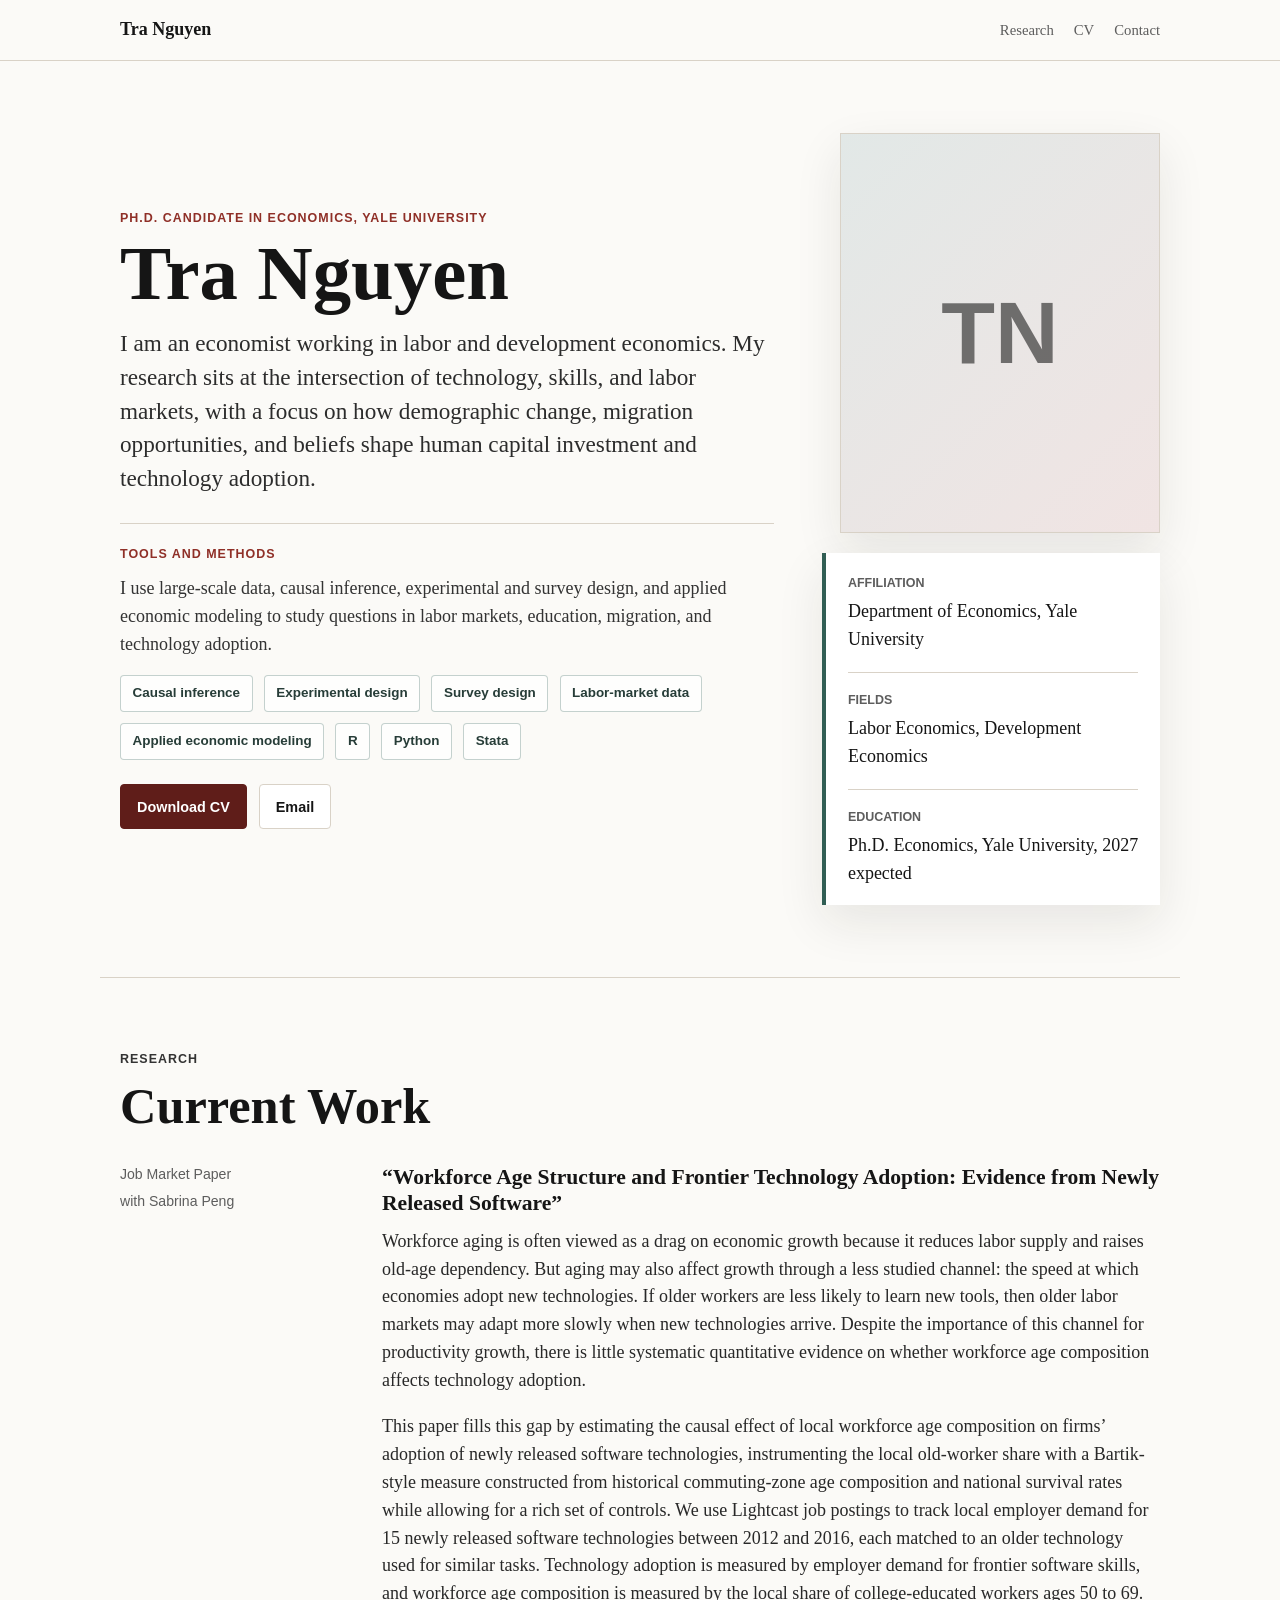
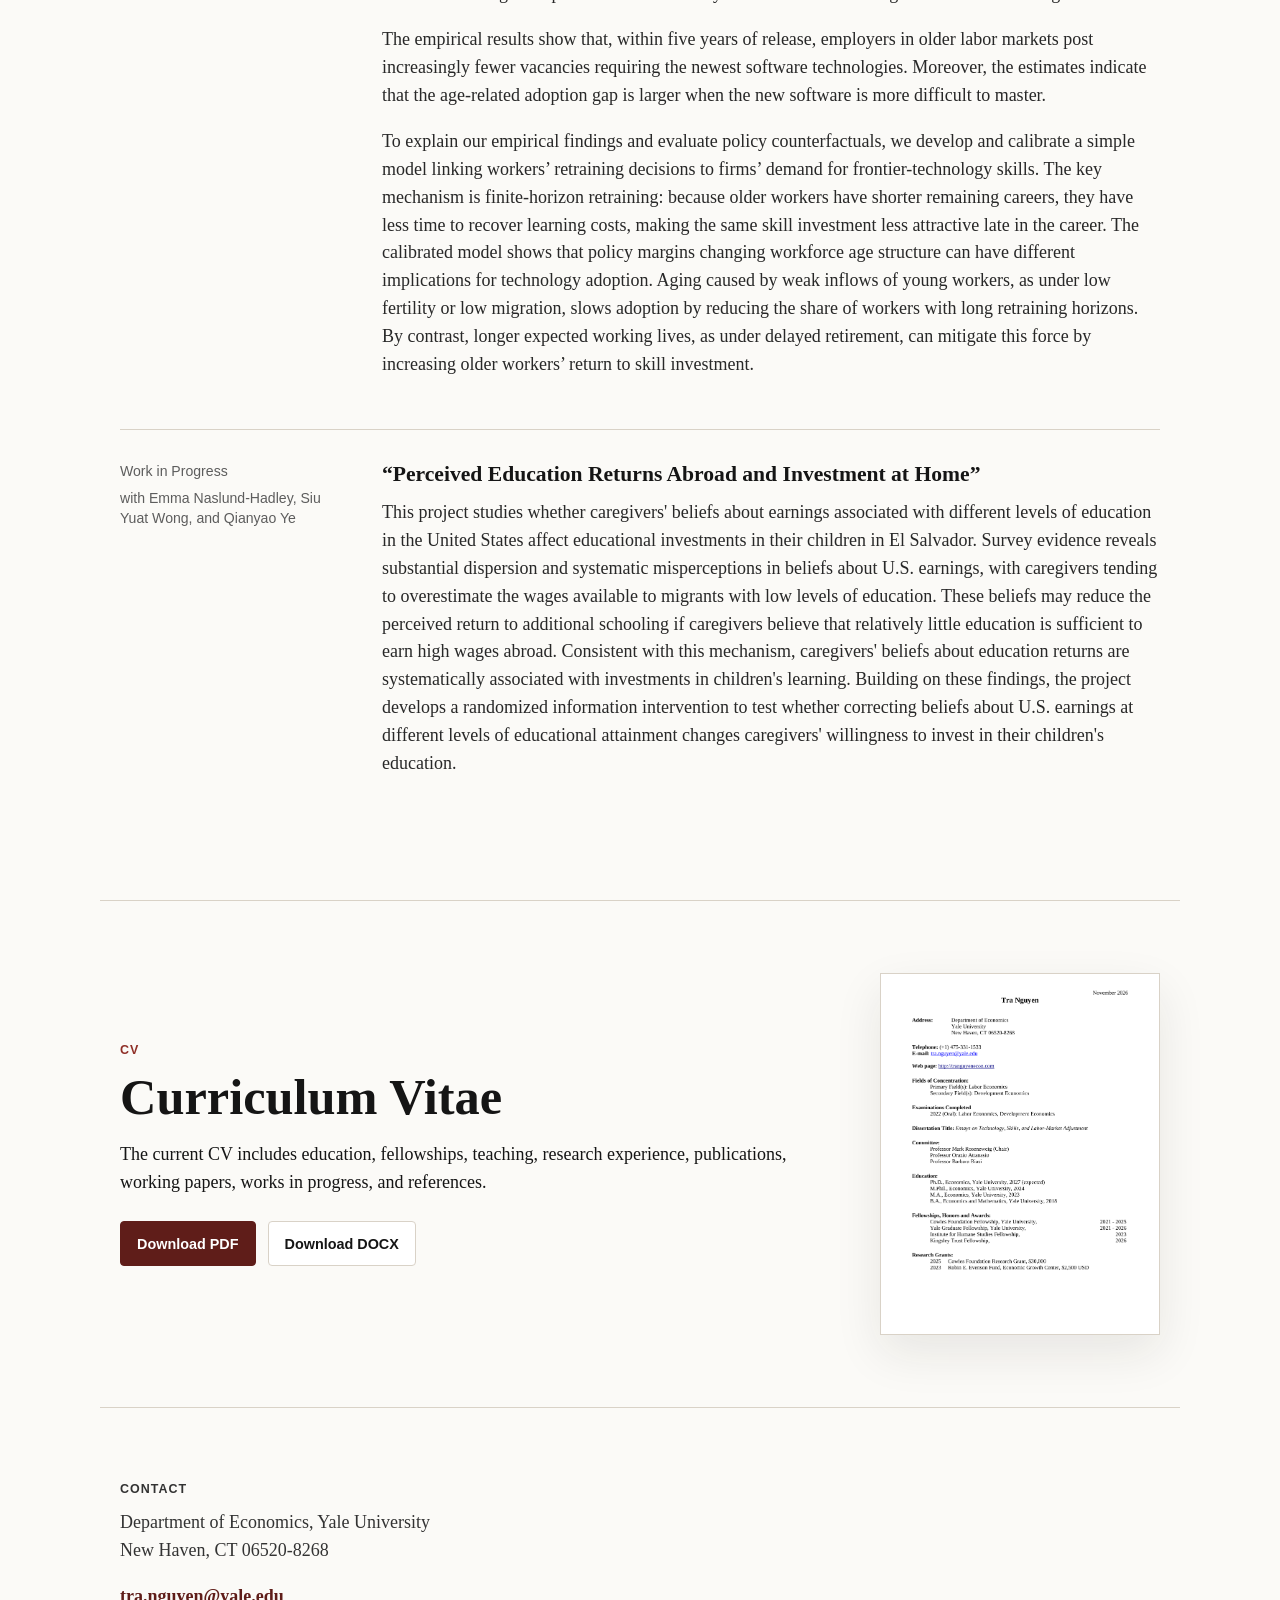
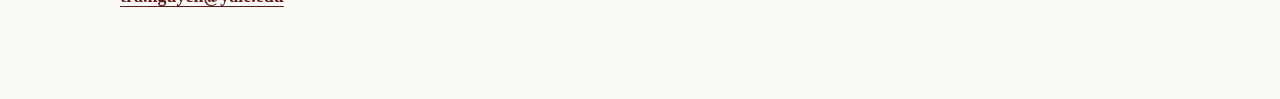
==== index.html @ a37a6535 "Update job market paper abstract" ====
<!doctype html>
<html lang="en">
  <head>
    <meta charset="utf-8">
    <meta name="viewport" content="width=device-width, initial-scale=1">
    <title>Tra Nguyen</title>
    <meta
      name="description"
      content="Tra Nguyen is a Ph.D. candidate in Economics at Yale University working in labor economics and development economics."
    >
    <link rel="stylesheet" href="styles.css">
  </head>
  <body>
    <header class="site-header">
      <a class="skip-link" href="#main">Skip to main content</a>
      <nav class="nav" aria-label="Main navigation">
        <a class="brand" href="#">Tra Nguyen</a>
        <div class="nav-links">
          <a href="#research">Research</a>
          <a href="#cv">CV</a>
          <a href="#contact">Contact</a>
        </div>
      </nav>
    </header>

    <main id="main">
      <section class="hero" aria-labelledby="intro-title">
        <div class="hero-text">
          <p class="eyebrow">Ph.D. Candidate in Economics, Yale University</p>
          <h1 id="intro-title">Tra Nguyen</h1>
          <p class="lead">
            I am an economist working in labor and development economics. My research sits at the
            intersection of technology, skills, and labor markets, with a focus on how demographic
            change, migration opportunities, and beliefs shape human capital investment and
            technology adoption.
          </p>
          <div class="hero-applied">
            <p class="eyebrow">Tools and Methods</p>
            <p>
              I use large-scale data, causal inference, experimental and survey design, and applied
              economic modeling to study questions in labor markets, education, migration, and
              technology adoption.
            </p>
            <div class="skill-list" aria-label="Methods and tools">
              <span>Causal inference</span>
              <span>Experimental design</span>
              <span>Survey design</span>
              <span>Labor-market data</span>
              <span>Applied economic modeling</span>
              <span>R</span>
              <span>Python</span>
              <span>Stata</span>
            </div>
          </div>
          <div class="actions" aria-label="Primary links">
            <a class="button primary" href="assets/Nguyen_Tra_CV.pdf">Download CV</a>
            <a class="button" href="mailto:tra.nguyen@yale.edu">Email</a>
          </div>
        </div>
        <div class="hero-aside">
          <figure class="photo-frame" aria-label="Portrait placeholder">
            <div class="photo-placeholder">TN</div>
          </figure>
          <aside class="profile-panel" aria-label="Profile details">
            <dl>
              <div>
                <dt>Affiliation</dt>
                <dd>Department of Economics, Yale University</dd>
              </div>
              <div>
                <dt>Fields</dt>
                <dd>Labor Economics, Development Economics</dd>
              </div>
              <div>
                <dt>Education</dt>
                <dd>Ph.D. Economics, Yale University, 2027 expected</dd>
              </div>
            </dl>
          </aside>
        </div>
      </section>

      <section class="section" id="research" aria-labelledby="research-title">
        <div class="section-heading">
          <p class="eyebrow">Research</p>
          <h2 id="research-title">Current Work</h2>
        </div>

        <article class="paper">
          <div class="paper-meta">
            <p>Job Market Paper</p>
            <p>with Sabrina Peng</p>
          </div>
          <div class="paper-body">
            <h3>&ldquo;Workforce Age Structure and Frontier Technology Adoption: Evidence from Newly Released Software&rdquo;</h3>
            <p>
              Workforce aging is often viewed as a drag on economic growth because it reduces
              labor supply and raises old-age dependency. But aging may also affect growth
              through a less studied channel: the speed at which economies adopt new technologies.
              If older workers are less likely to learn new tools, then older labor markets may
              adapt more slowly when new technologies arrive. Despite the importance of this
              channel for productivity growth, there is little systematic quantitative evidence on
              whether workforce age composition affects technology adoption.
            </p>
            <p>
              This paper fills this gap by estimating the causal effect of local workforce age
              composition on firms&rsquo; adoption of newly released software technologies,
              instrumenting the local old-worker share with a Bartik-style measure constructed
              from historical commuting-zone age composition and national survival rates while
              allowing for a rich set of controls. We use Lightcast job postings to track local
              employer demand for 15 newly released software technologies between 2012 and 2016,
              each matched to an older technology used for similar tasks. Technology adoption is
              measured by employer demand for frontier software skills, and workforce age
              composition is measured by the local share of college-educated workers ages 50 to 69.
            </p>
            <p>
              The empirical results show that, within five years of release, employers in older
              labor markets post increasingly fewer vacancies requiring the newest software
              technologies. Moreover, the estimates indicate that the age-related adoption gap is
              larger when the new software is more difficult to master.
            </p>
            <p>
              To explain our empirical findings and evaluate policy counterfactuals, we develop
              and calibrate a simple model linking workers&rsquo; retraining decisions to firms&rsquo;
              demand for frontier-technology skills. The key mechanism is finite-horizon
              retraining: because older workers have shorter remaining careers, they have less
              time to recover learning costs, making the same skill investment less attractive
              late in the career. The calibrated model shows that policy margins changing
              workforce age structure can have different implications for technology adoption.
              Aging caused by weak inflows of young workers, as under low fertility or low
              migration, slows adoption by reducing the share of workers with long retraining
              horizons. By contrast, longer expected working lives, as under delayed retirement,
              can mitigate this force by increasing older workers&rsquo; return to skill investment.
            </p>
          </div>
        </article>

        <article class="paper">
          <div class="paper-meta">
            <p>Work in Progress</p>
            <p>with Emma Naslund-Hadley, Siu Yuat Wong, and Qianyao Ye</p>
          </div>
          <div class="paper-body">
            <h3>&ldquo;Perceived Education Returns Abroad and Investment at Home&rdquo;</h3>
            <p>
              This project studies whether caregivers' beliefs about earnings associated with
              different levels of education in the United States affect educational investments in
              their children in El Salvador. Survey evidence reveals substantial dispersion and
              systematic misperceptions in beliefs about U.S. earnings, with caregivers tending to
              overestimate the wages available to migrants with low levels of education. These
              beliefs may reduce the perceived return to additional schooling if caregivers believe
              that relatively little education is sufficient to earn high wages abroad. Consistent
              with this mechanism, caregivers' beliefs about education returns are systematically
              associated with investments in children's learning. Building on these findings, the
              project develops a randomized information intervention to test whether correcting
              beliefs about U.S. earnings at different levels of educational attainment changes
              caregivers' willingness to invest in their children's education.
            </p>
          </div>
        </article>
      </section>

      <section class="section split" id="cv" aria-labelledby="cv-title">
        <div>
          <p class="eyebrow">CV</p>
          <h2 id="cv-title">Curriculum Vitae</h2>
          <p>
            The current CV includes education, fellowships, teaching, research experience,
            publications, working papers, works in progress, and references.
          </p>
          <div class="actions">
            <a class="button primary" href="assets/Nguyen_Tra_CV.pdf">Download PDF</a>
            <a class="button" href="assets/Nguyen_Tra_CV.docx">Download DOCX</a>
          </div>
        </div>
        <a class="cv-preview" href="assets/Nguyen_Tra_CV.pdf" aria-label="Open CV PDF">
          <img src="assets/cv-preview.png" alt="Preview of Tra Nguyen's CV">
        </a>
      </section>

      <section class="section contact" id="contact" aria-label="Contact">
        <p class="eyebrow">Contact</p>
        <p>
          Department of Economics, Yale University<br>
          New Haven, CT 06520-8268
        </p>
        <a class="email-link" href="mailto:tra.nguyen@yale.edu">tra.nguyen@yale.edu</a>
      </section>
    </main>
  </body>
</html>
---- styles.css ----
:root {
  color-scheme: light;
  --ink: #151515;
  --muted: #5d5d5d;
  --line: #d9d2c7;
  --paper: #fbfaf7;
  --panel: #ffffff;
  --accent: #8f2f27;
  --accent-strong: #5f1d19;
  --sage: #315e54;
  --shadow: 0 18px 45px rgba(38, 30, 24, 0.09);
  font-family: Georgia, "Times New Roman", serif;
}

* {
  box-sizing: border-box;
}

html {
  scroll-behavior: smooth;
}

body {
  margin: 0;
  background: var(--paper);
  color: var(--ink);
  font-size: 18px;
  line-height: 1.55;
}

a {
  color: inherit;
}

.skip-link {
  position: absolute;
  left: 1rem;
  top: -3rem;
  background: var(--ink);
  color: #fff;
  padding: 0.5rem 0.75rem;
  z-index: 10;
}

.skip-link:focus {
  top: 1rem;
}

.site-header {
  border-bottom: 1px solid var(--line);
  background: rgba(251, 250, 247, 0.92);
  position: sticky;
  top: 0;
  z-index: 5;
  backdrop-filter: blur(14px);
}

.nav {
  max-width: 1080px;
  margin: 0 auto;
  padding: 1rem 1.25rem;
  display: flex;
  align-items: center;
  justify-content: space-between;
  gap: 1rem;
}

.brand {
  font-weight: 700;
  text-decoration: none;
  letter-spacing: 0;
}

.nav-links {
  display: flex;
  align-items: center;
  gap: 1.25rem;
  font-size: 0.92rem;
  color: var(--muted);
}

.nav-links a {
  text-decoration: none;
}

.nav-links a:hover,
.nav-links a:focus-visible {
  color: var(--accent);
}

.hero,
.section {
  max-width: 1080px;
  margin: 0 auto;
  padding: 4.5rem 1.25rem;
}

.hero {
  min-height: 62vh;
  display: grid;
  grid-template-columns: minmax(0, 1.55fr) minmax(280px, 0.8fr);
  gap: 3rem;
  align-items: center;
}

.eyebrow {
  margin: 0 0 0.65rem;
  color: var(--accent);
  font-family: Arial, Helvetica, sans-serif;
  font-size: 0.78rem;
  font-weight: 700;
  letter-spacing: 0.08em;
  text-transform: uppercase;
}

h1,
h2,
h3,
p {
  margin-top: 0;
}

h1 {
  margin-bottom: 1rem;
  font-size: clamp(2.6rem, 6vw, 4.8rem);
  line-height: 0.95;
  letter-spacing: 0;
}

h2 {
  margin-bottom: 1.1rem;
  font-size: clamp(2rem, 4vw, 3.15rem);
  line-height: 1.05;
  letter-spacing: 0;
}

h3 {
  font-size: 1.35rem;
  line-height: 1.2;
  letter-spacing: 0;
}

.lead {
  max-width: 750px;
  color: #2c2c2c;
  font-size: clamp(1.16rem, 2vw, 1.45rem);
  line-height: 1.45;
}

.hero-applied {
  max-width: 790px;
  margin-top: 1.7rem;
  padding-top: 1.35rem;
  border-top: 1px solid var(--line);
}

.hero-applied p:not(.eyebrow) {
  margin-bottom: 1rem;
  color: #333;
}

.hero-applied .skill-list {
  max-width: 760px;
}

.actions {
  display: flex;
  flex-wrap: wrap;
  gap: 0.75rem;
  margin-top: 1.5rem;
}

.button {
  display: inline-flex;
  align-items: center;
  justify-content: center;
  min-height: 2.7rem;
  padding: 0.65rem 1rem;
  border: 1px solid var(--line);
  border-radius: 4px;
  background: var(--panel);
  color: var(--ink);
  font-family: Arial, Helvetica, sans-serif;
  font-size: 0.9rem;
  font-weight: 700;
  text-decoration: none;
}

.button.primary {
  border-color: var(--accent-strong);
  background: var(--accent-strong);
  color: #fff;
}

.button:hover,
.button:focus-visible {
  transform: translateY(-1px);
  box-shadow: 0 8px 22px rgba(32, 26, 20, 0.12);
}

.hero-aside {
  display: grid;
  gap: 1.25rem;
}

.photo-frame {
  margin: 0;
  width: min(100%, 320px);
  justify-self: end;
  aspect-ratio: 4 / 5;
  border: 1px solid var(--line);
  background:
    linear-gradient(135deg, rgba(49, 94, 84, 0.14), rgba(143, 47, 39, 0.13)),
    var(--panel);
  box-shadow: var(--shadow);
  overflow: hidden;
}

.photo-placeholder {
  width: 100%;
  height: 100%;
  display: grid;
  place-items: center;
  color: rgba(21, 21, 21, 0.58);
  font-family: Arial, Helvetica, sans-serif;
  font-size: clamp(3rem, 7vw, 5.5rem);
  font-weight: 700;
  letter-spacing: 0;
}

.profile-panel {
  border-left: 4px solid var(--sage);
  background: var(--panel);
  padding: 1.35rem 1.35rem 1.1rem;
  box-shadow: var(--shadow);
}

.profile-panel dl,
.profile-panel dd {
  margin: 0;
}

.profile-panel div + div {
  margin-top: 1.15rem;
  padding-top: 1.15rem;
  border-top: 1px solid var(--line);
}

.profile-panel dt {
  margin-bottom: 0.25rem;
  color: var(--muted);
  font-family: Arial, Helvetica, sans-serif;
  font-size: 0.78rem;
  font-weight: 700;
  text-transform: uppercase;
}

.section {
  border-top: 1px solid var(--line);
}

.section-heading {
  max-width: 680px;
  margin-bottom: 2rem;
}

.section-heading p {
  color: #333;
}

.skill-list {
  display: flex;
  flex-wrap: wrap;
  gap: 0.7rem;
  max-width: 920px;
}

.skill-list span {
  display: inline-flex;
  align-items: center;
  min-height: 2.2rem;
  padding: 0.45rem 0.72rem;
  border: 1px solid rgba(49, 94, 84, 0.28);
  border-radius: 4px;
  background: rgba(255, 255, 255, 0.72);
  color: #273d38;
  font-family: Arial, Helvetica, sans-serif;
  font-size: 0.84rem;
  font-weight: 700;
}

.paper {
  display: grid;
  grid-template-columns: 230px minmax(0, 1fr);
  gap: 2rem;
  padding: 2rem 0;
  border-top: 1px solid var(--line);
}

.paper:first-of-type {
  border-top: 0;
  padding-top: 0;
}

.paper-meta {
  color: var(--muted);
  font-family: Arial, Helvetica, sans-serif;
  font-size: 0.88rem;
  line-height: 1.4;
}

.paper-meta p {
  margin-bottom: 0.45rem;
}

.paper-body h3 {
  margin-bottom: 0.7rem;
}

.paper-body p {
  color: #282828;
}

.split {
  display: grid;
  grid-template-columns: minmax(0, 1fr) 280px;
  gap: 3rem;
  align-items: center;
}

.cv-preview {
  display: block;
  max-width: 280px;
  border: 1px solid var(--line);
  background: #fff;
  box-shadow: var(--shadow);
}

.cv-preview img {
  display: block;
  width: 100%;
  height: auto;
}

.contact p {
  color: #333;
}

.contact {
  padding-bottom: 5.5rem;
}

.email-link {
  color: var(--accent-strong);
  font-weight: 700;
  text-decoration-thickness: 1px;
  text-underline-offset: 0.2em;
}

@media (max-width: 760px) {
  body {
    font-size: 16px;
  }

  .nav {
    align-items: flex-start;
    flex-direction: column;
  }

  .nav-links {
    width: 100%;
    flex-wrap: wrap;
    gap: 0.9rem;
  }

  .hero,
  .section,
  .split,
  .paper {
    grid-template-columns: 1fr;
  }

  .hero,
  .section {
    padding: 3rem 1rem;
  }

  .paper {
    gap: 0.75rem;
  }

  .photo-frame {
    justify-self: start;
    max-width: 240px;
  }

  .cv-preview {
    max-width: 230px;
  }
}
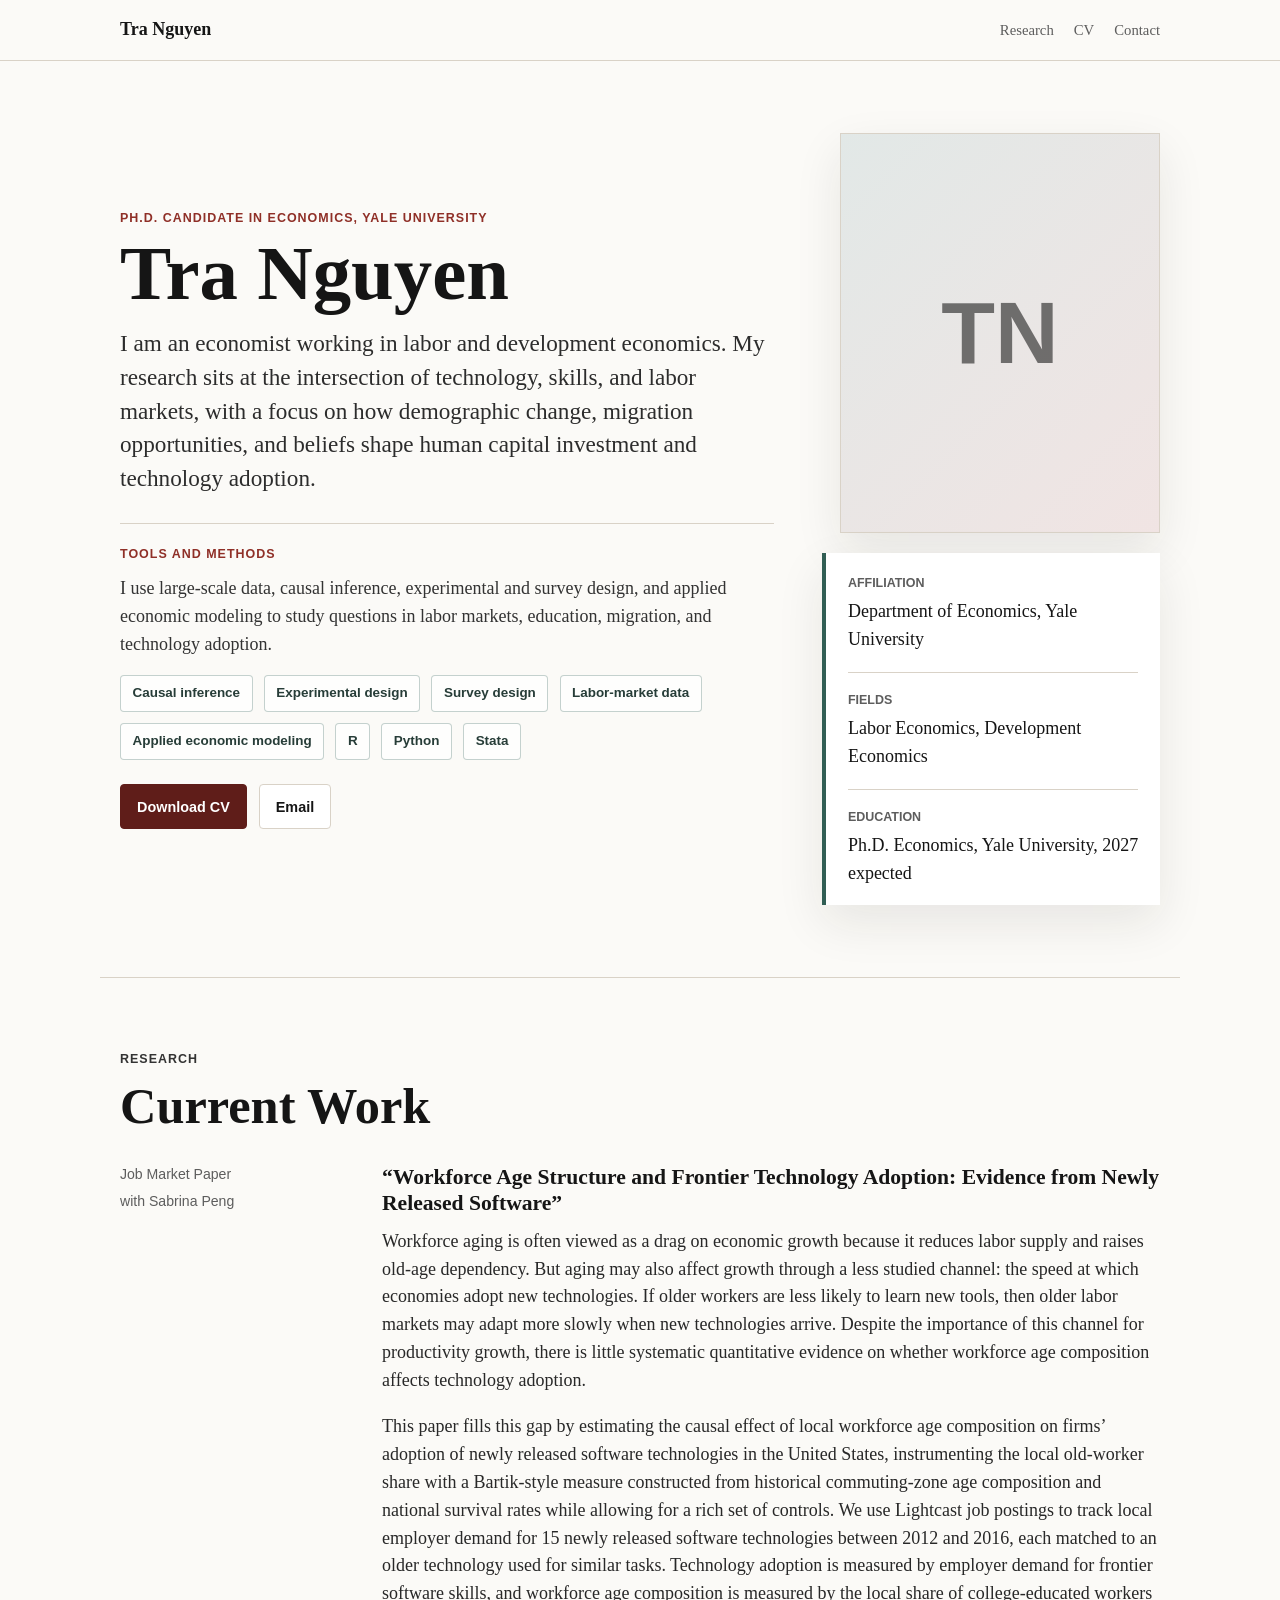
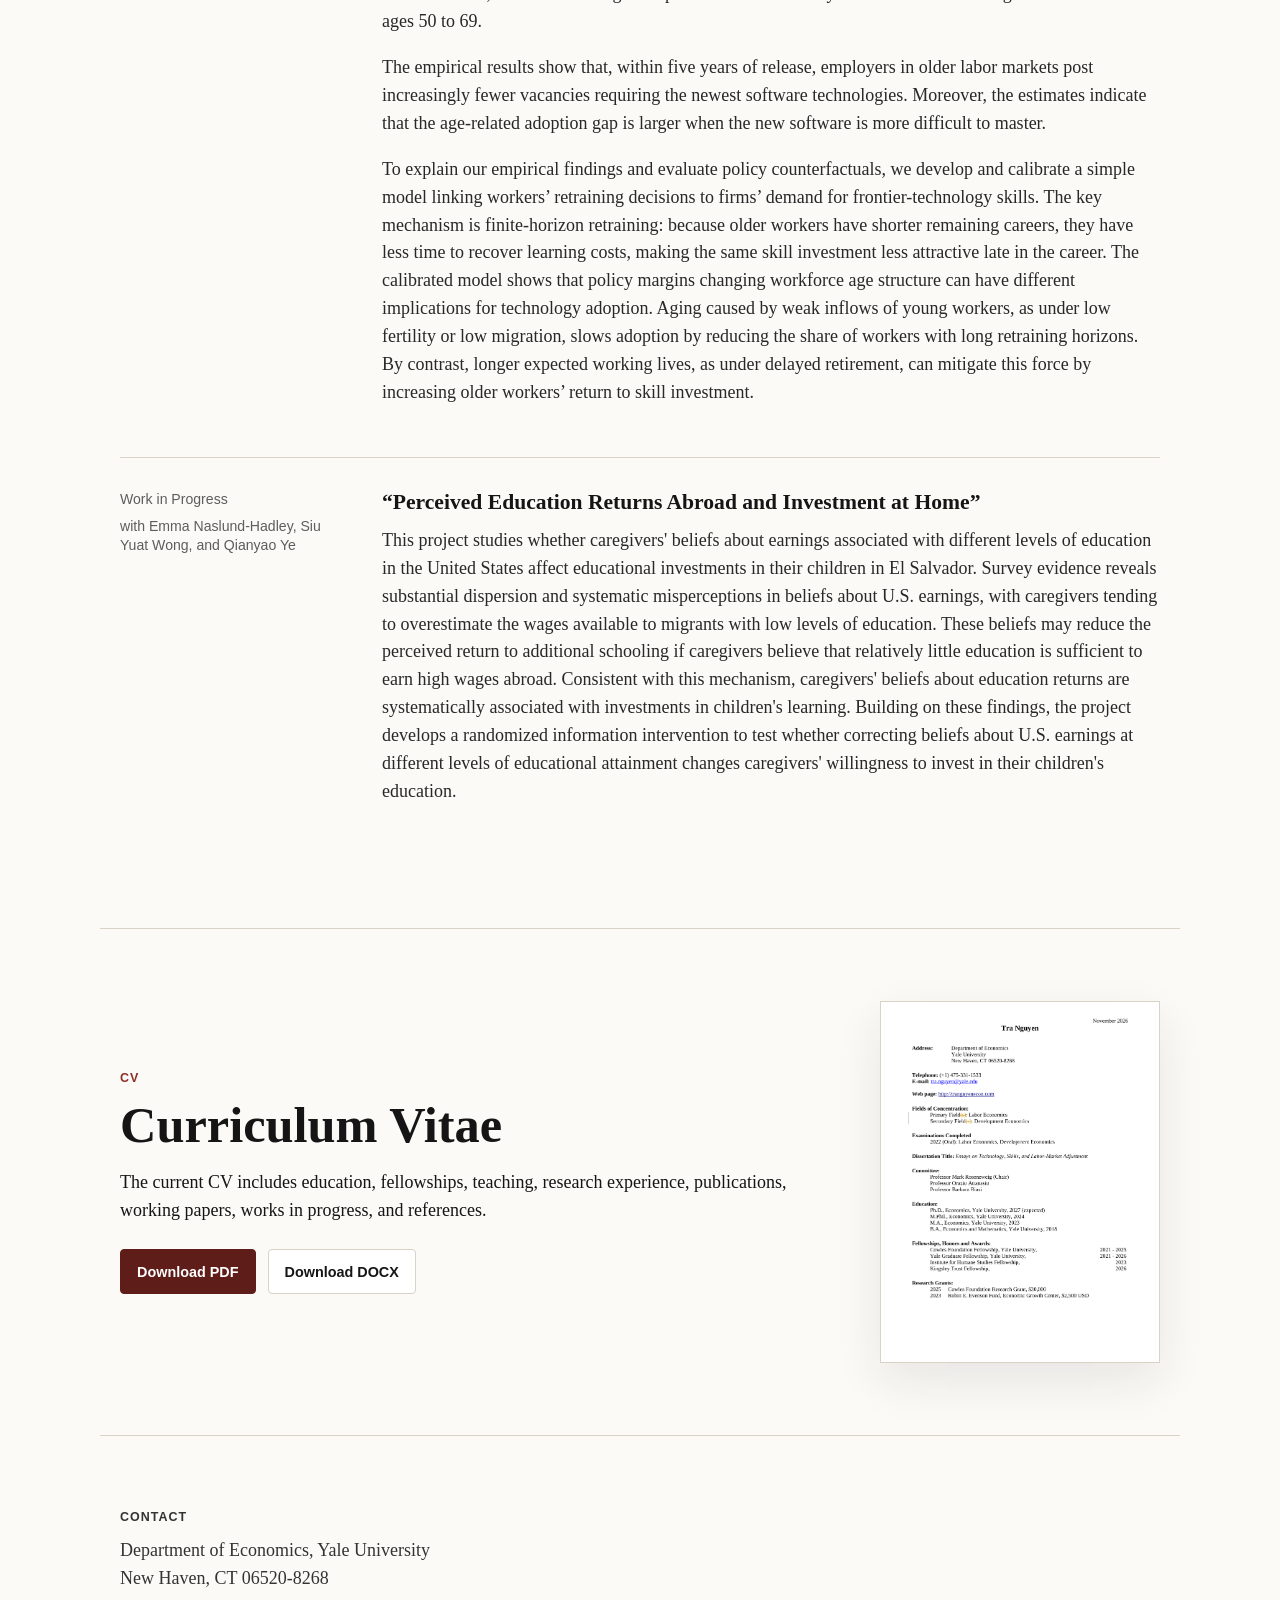
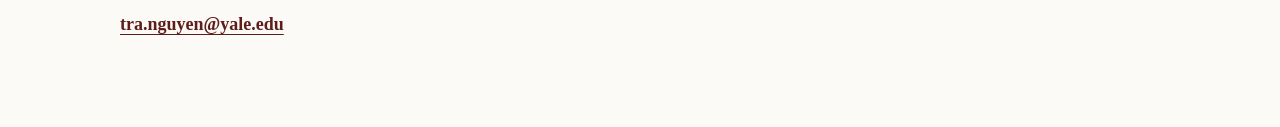
==== commit 79479bbc: "Address initial CV comments" ====
--- a/index.html
+++ b/index.html
@@ -104,7 +104,8 @@
             </p>
             <p>
               This paper fills this gap by estimating the causal effect of local workforce age
-              composition on firms&rsquo; adoption of newly released software technologies,
+              composition on firms&rsquo; adoption of newly released software technologies in the
+              United States,
               instrumenting the local old-worker share with a Bartik-style measure constructed
               from historical commuting-zone age composition and national survival rates while
               allowing for a rich set of controls. We use Lightcast job postings to track local
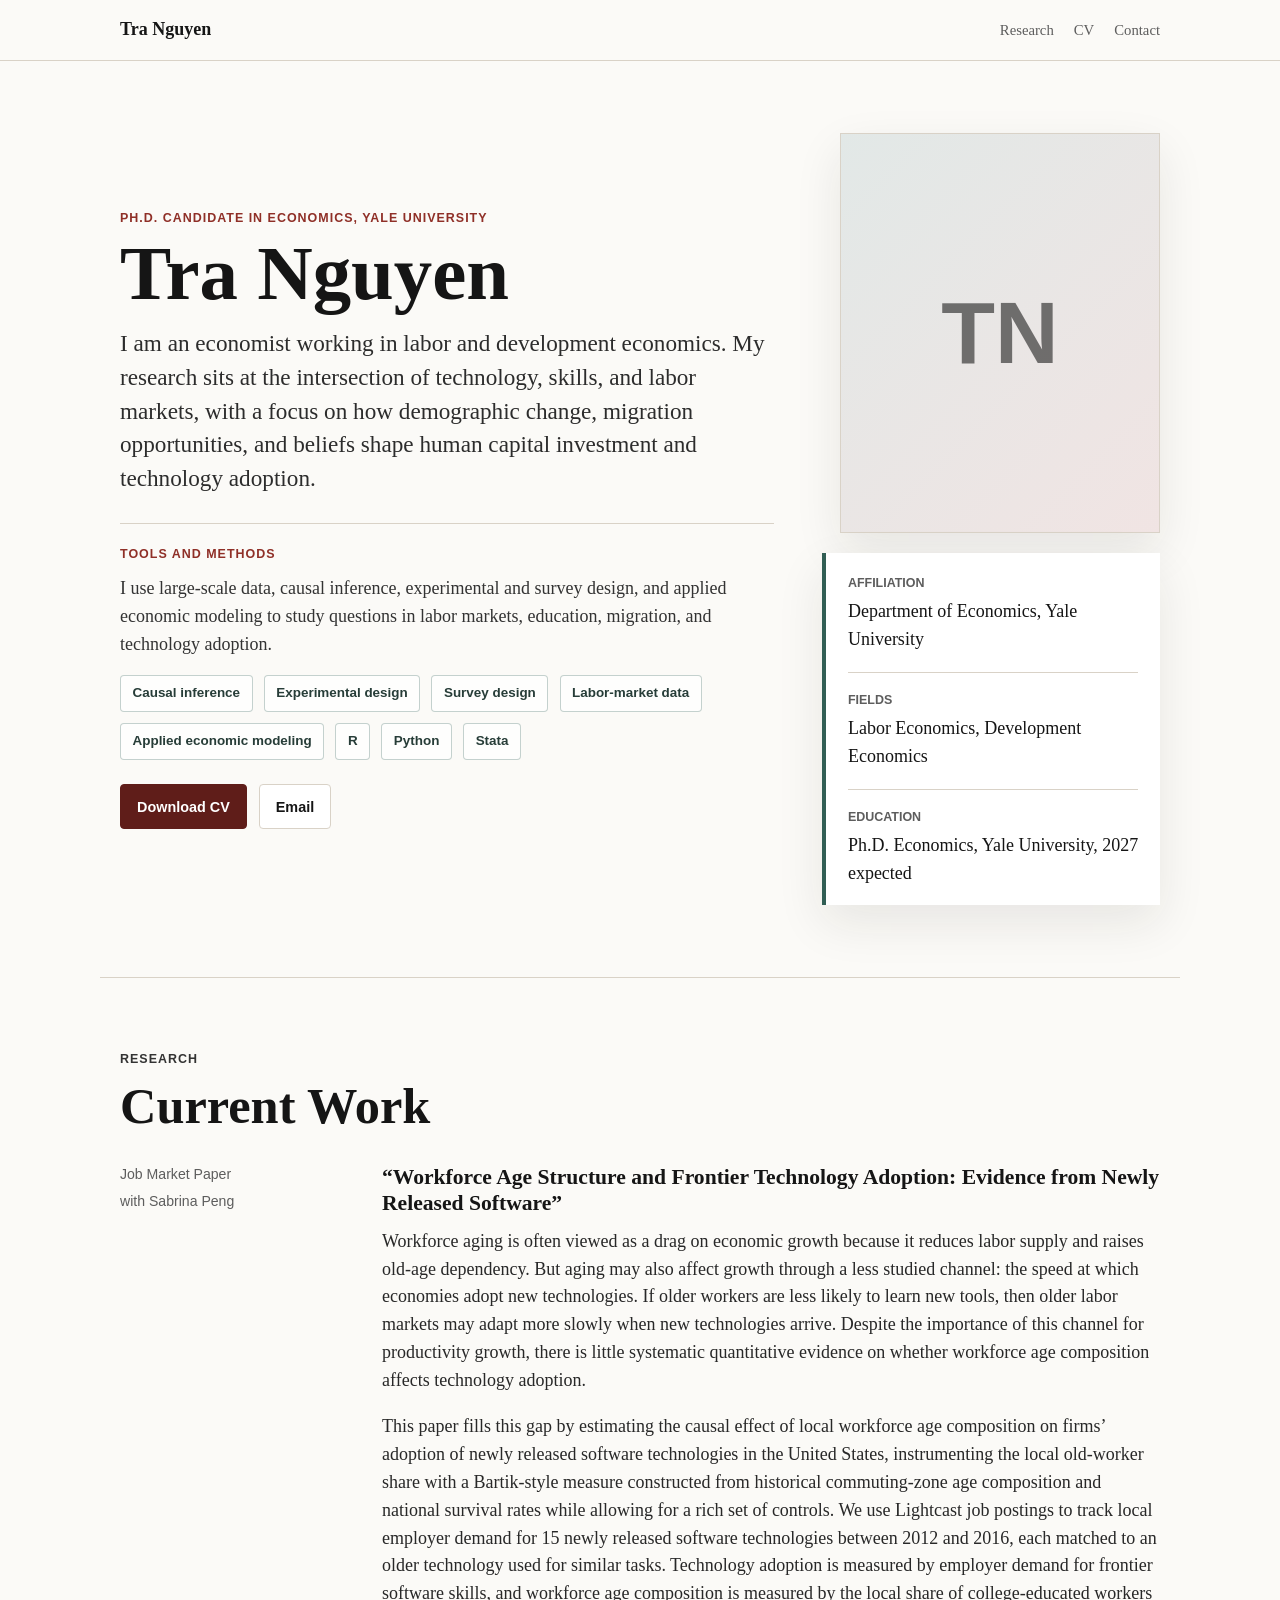
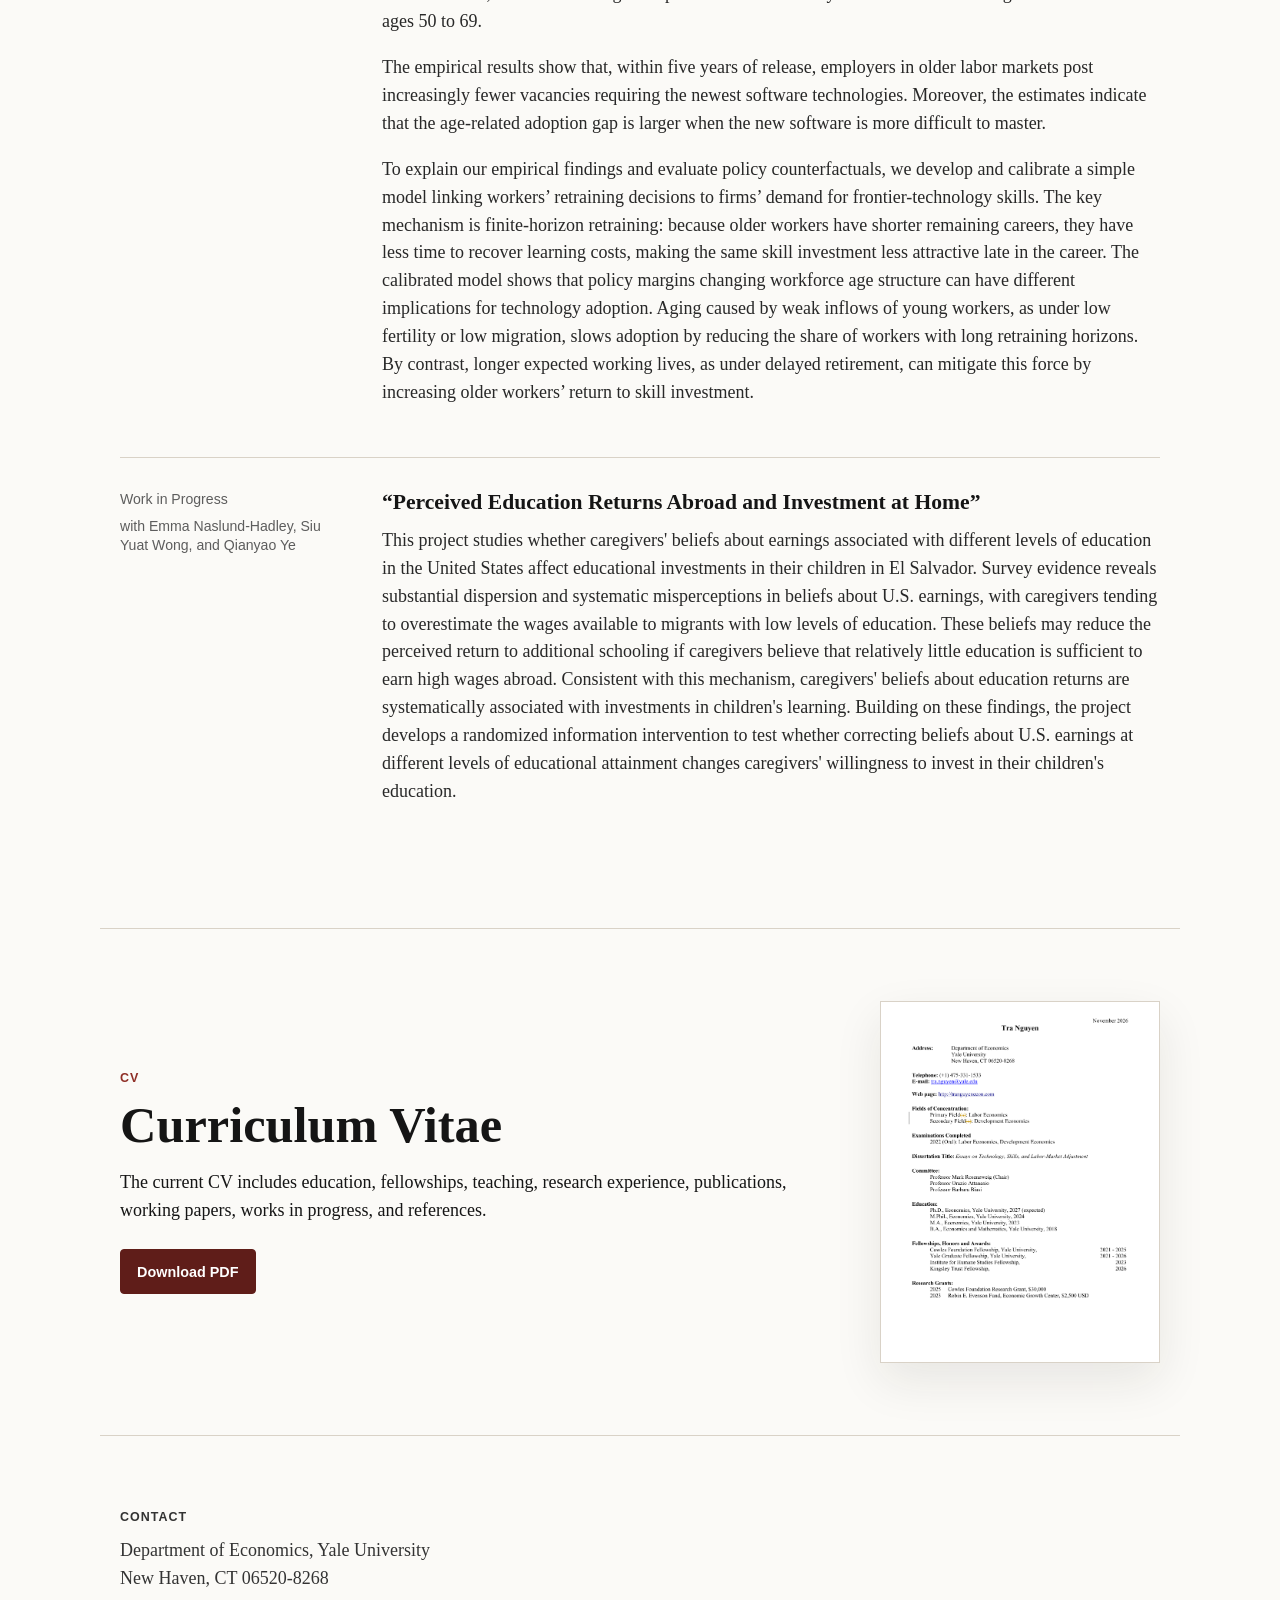
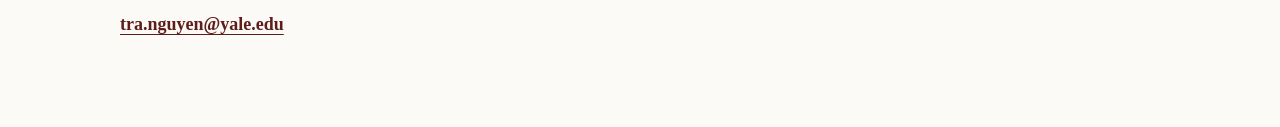
==== commit 82dd41cf: "Remove public DOCX CV download" ====
--- a/index.html
+++ b/index.html
@@ -171,7 +171,6 @@
           </p>
           <div class="actions">
             <a class="button primary" href="assets/Nguyen_Tra_CV.pdf">Download PDF</a>
-            <a class="button" href="assets/Nguyen_Tra_CV.docx">Download DOCX</a>
           </div>
         </div>
         <a class="cv-preview" href="assets/Nguyen_Tra_CV.pdf" aria-label="Open CV PDF">
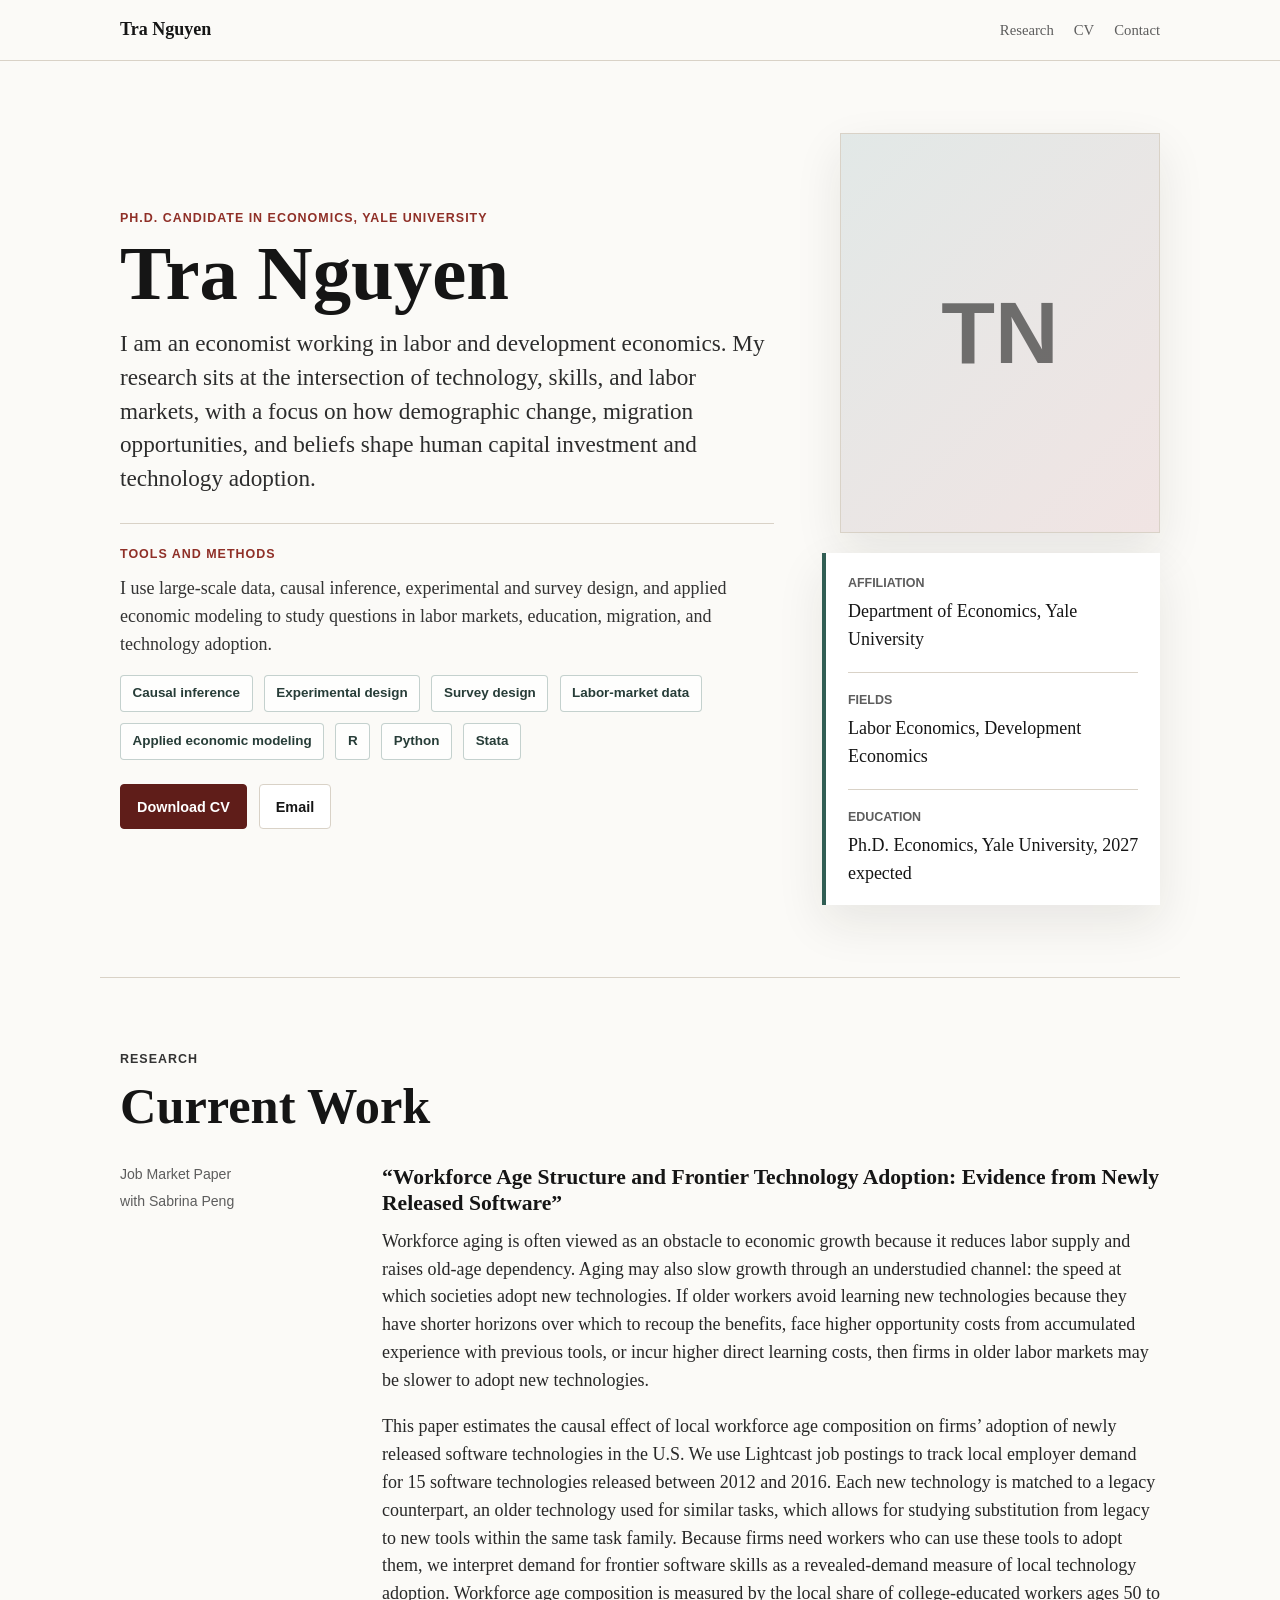
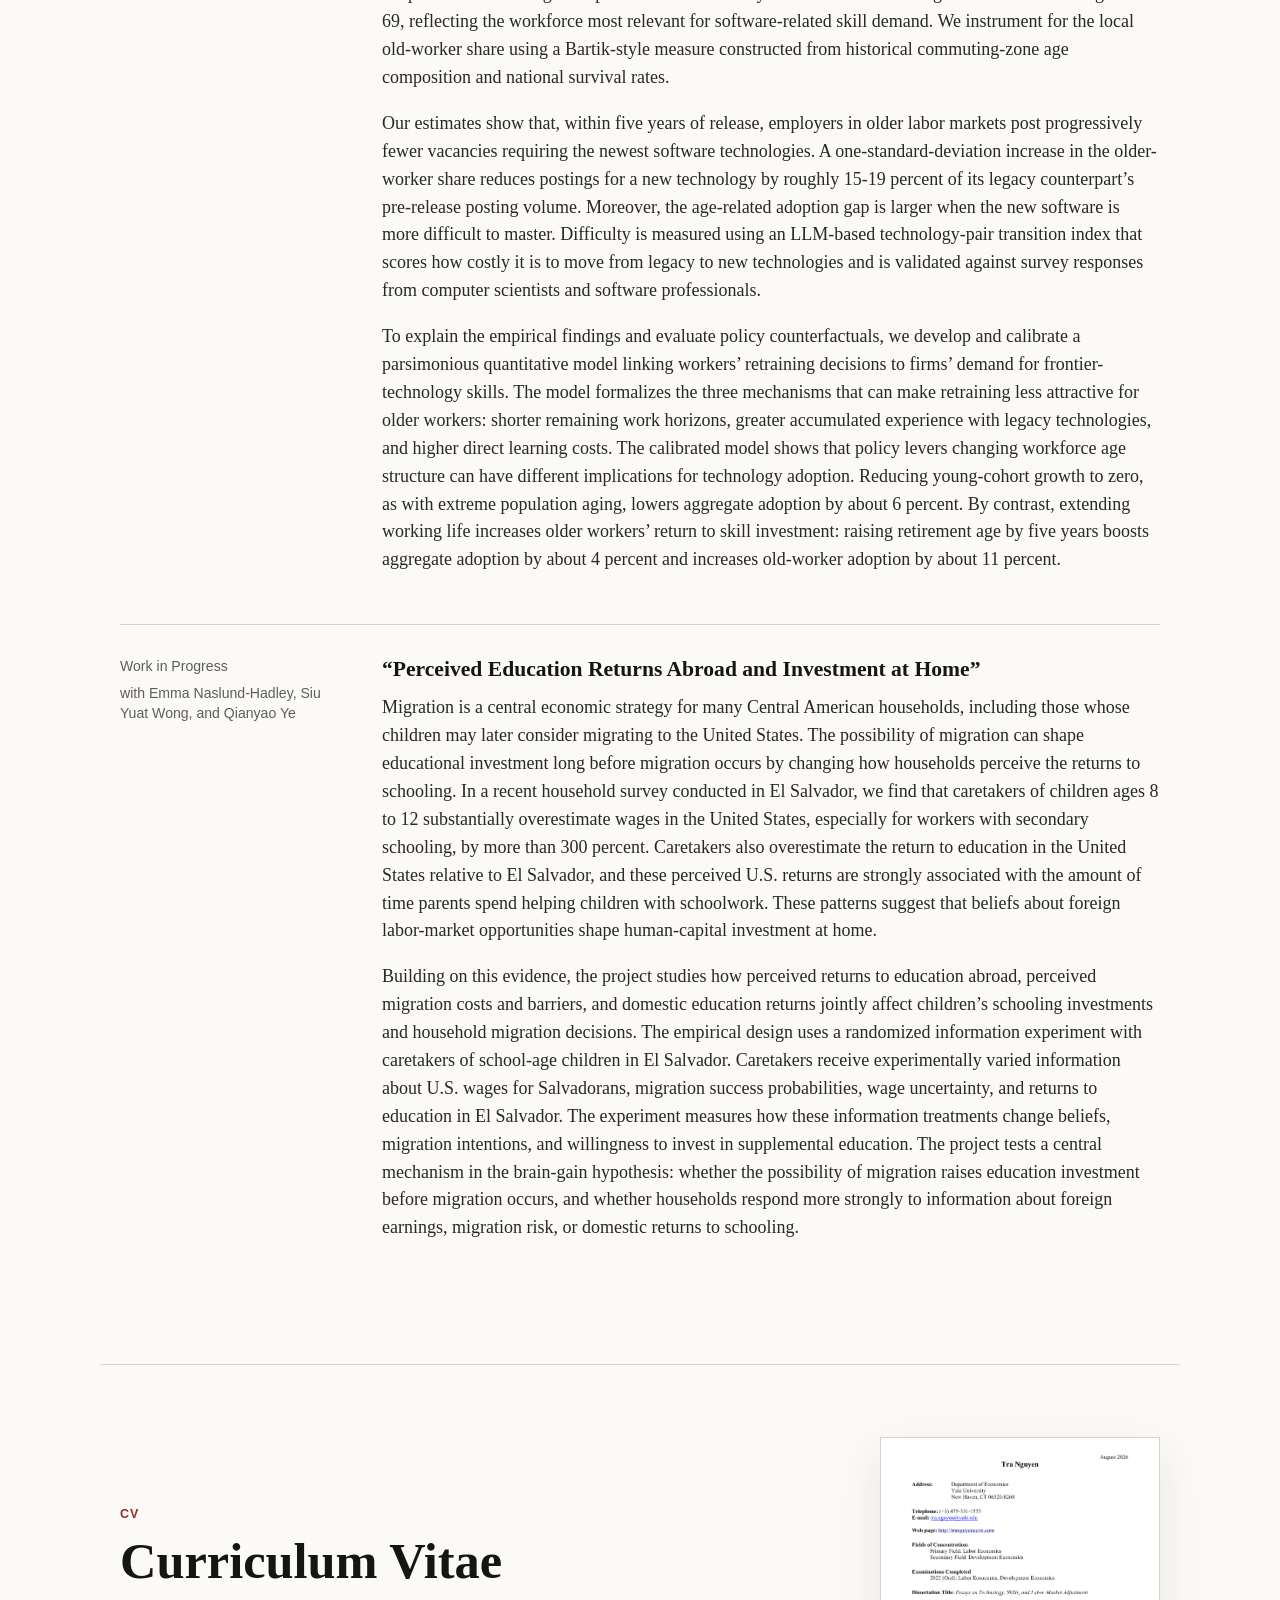
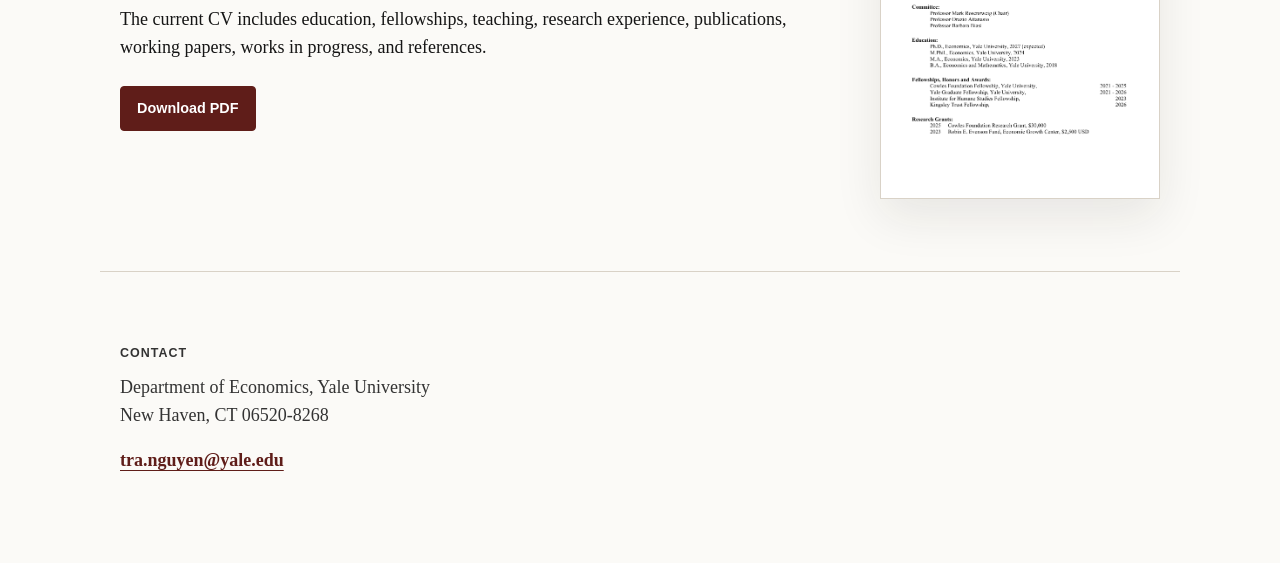
==== commit 7ee55849: "Update CV and research abstracts" ====
--- a/index.html
+++ b/index.html
@@ -94,44 +94,52 @@
           <div class="paper-body">
             <h3>&ldquo;Workforce Age Structure and Frontier Technology Adoption: Evidence from Newly Released Software&rdquo;</h3>
             <p>
-              Workforce aging is often viewed as a drag on economic growth because it reduces
-              labor supply and raises old-age dependency. But aging may also affect growth
-              through a less studied channel: the speed at which economies adopt new technologies.
-              If older workers are less likely to learn new tools, then older labor markets may
-              adapt more slowly when new technologies arrive. Despite the importance of this
-              channel for productivity growth, there is little systematic quantitative evidence on
-              whether workforce age composition affects technology adoption.
-            </p>
-            <p>
-              This paper fills this gap by estimating the causal effect of local workforce age
-              composition on firms&rsquo; adoption of newly released software technologies in the
-              United States,
-              instrumenting the local old-worker share with a Bartik-style measure constructed
-              from historical commuting-zone age composition and national survival rates while
-              allowing for a rich set of controls. We use Lightcast job postings to track local
-              employer demand for 15 newly released software technologies between 2012 and 2016,
-              each matched to an older technology used for similar tasks. Technology adoption is
-              measured by employer demand for frontier software skills, and workforce age
-              composition is measured by the local share of college-educated workers ages 50 to 69.
-            </p>
-            <p>
-              The empirical results show that, within five years of release, employers in older
-              labor markets post increasingly fewer vacancies requiring the newest software
-              technologies. Moreover, the estimates indicate that the age-related adoption gap is
-              larger when the new software is more difficult to master.
-            </p>
-            <p>
-              To explain our empirical findings and evaluate policy counterfactuals, we develop
-              and calibrate a simple model linking workers&rsquo; retraining decisions to firms&rsquo;
-              demand for frontier-technology skills. The key mechanism is finite-horizon
-              retraining: because older workers have shorter remaining careers, they have less
-              time to recover learning costs, making the same skill investment less attractive
-              late in the career. The calibrated model shows that policy margins changing
+              Workforce aging is often viewed as an obstacle to economic growth because it reduces
+              labor supply and raises old-age dependency. Aging may also slow growth through an
+              understudied channel: the speed at which societies adopt new technologies. If older
+              workers avoid learning new technologies because they have shorter horizons over which
+              to recoup the benefits, face higher opportunity costs from accumulated experience with
+              previous tools, or incur higher direct learning costs, then firms in older labor markets
+              may be slower to adopt new technologies.
+            </p>
+            <p>
+              This paper estimates the causal effect of local workforce age composition on firms&rsquo;
+              adoption of newly released software technologies in the U.S. We use Lightcast job
+              postings to track local employer demand for 15 software technologies released between
+              2012 and 2016. Each new technology is matched to a legacy counterpart, an older
+              technology used for similar tasks, which allows for studying substitution from legacy
+              to new tools within the same task family. Because firms need workers who can use
+              these tools to adopt them, we interpret demand for frontier software skills as a
+              revealed-demand measure of local technology adoption. Workforce age composition is
+              measured by the local share of college-educated workers ages 50 to 69, reflecting the
+              workforce most relevant for software-related skill demand. We instrument for the local
+              old-worker share using a Bartik-style measure constructed from historical
+              commuting-zone age composition and national survival rates.
+            </p>
+            <p>
+              Our estimates show that, within five years of release, employers in older labor
+              markets post progressively fewer vacancies requiring the newest software technologies.
+              A one-standard-deviation increase in the older-worker share reduces postings for a new
+              technology by roughly 15-19 percent of its legacy counterpart&rsquo;s pre-release posting
+              volume. Moreover, the age-related adoption gap is larger when the new software is more
+              difficult to master. Difficulty is measured using an LLM-based technology-pair
+              transition index that scores how costly it is to move from legacy to new technologies
+              and is validated against survey responses from computer scientists and software
+              professionals.
+            </p>
+            <p>
+              To explain the empirical findings and evaluate policy counterfactuals, we develop and
+              calibrate a parsimonious quantitative model linking workers&rsquo; retraining decisions to
+              firms&rsquo; demand for frontier-technology skills. The model formalizes the three
+              mechanisms that can make retraining less attractive for older workers: shorter
+              remaining work horizons, greater accumulated experience with legacy technologies, and
+              higher direct learning costs. The calibrated model shows that policy levers changing
               workforce age structure can have different implications for technology adoption.
-              Aging caused by weak inflows of young workers, as under low fertility or low
-              migration, slows adoption by reducing the share of workers with long retraining
-              horizons. By contrast, longer expected working lives, as under delayed retirement,
-              can mitigate this force by increasing older workers&rsquo; return to skill investment.
+              Reducing young-cohort growth to zero, as with extreme population aging, lowers
+              aggregate adoption by about 6 percent. By contrast, extending working life increases
+              older workers&rsquo; return to skill investment: raising retirement age by five years
+              boosts aggregate adoption by about 4 percent and increases old-worker adoption by
+              about 11 percent.
             </p>
           </div>
         </article>
@@ -144,18 +152,31 @@
           <div class="paper-body">
             <h3>&ldquo;Perceived Education Returns Abroad and Investment at Home&rdquo;</h3>
             <p>
-              This project studies whether caregivers' beliefs about earnings associated with
-              different levels of education in the United States affect educational investments in
-              their children in El Salvador. Survey evidence reveals substantial dispersion and
-              systematic misperceptions in beliefs about U.S. earnings, with caregivers tending to
-              overestimate the wages available to migrants with low levels of education. These
-              beliefs may reduce the perceived return to additional schooling if caregivers believe
-              that relatively little education is sufficient to earn high wages abroad. Consistent
-              with this mechanism, caregivers' beliefs about education returns are systematically
-              associated with investments in children's learning. Building on these findings, the
-              project develops a randomized information intervention to test whether correcting
-              beliefs about U.S. earnings at different levels of educational attainment changes
-              caregivers' willingness to invest in their children's education.
+              Migration is a central economic strategy for many Central American households,
+              including those whose children may later consider migrating to the United States. The
+              possibility of migration can shape educational investment long before migration occurs
+              by changing how households perceive the returns to schooling. In a recent household
+              survey conducted in El Salvador, we find that caretakers of children ages 8 to 12
+              substantially overestimate wages in the United States, especially for workers with
+              secondary schooling, by more than 300 percent. Caretakers also overestimate the return
+              to education in the United States relative to El Salvador, and these perceived U.S.
+              returns are strongly associated with the amount of time parents spend helping children
+              with schoolwork. These patterns suggest that beliefs about foreign labor-market
+              opportunities shape human-capital investment at home.
+            </p>
+            <p>
+              Building on this evidence, the project studies how perceived returns to education
+              abroad, perceived migration costs and barriers, and domestic education returns jointly
+              affect children&rsquo;s schooling investments and household migration decisions. The
+              empirical design uses a randomized information experiment with caretakers of
+              school-age children in El Salvador. Caretakers receive experimentally varied
+              information about U.S. wages for Salvadorans, migration success probabilities, wage
+              uncertainty, and returns to education in El Salvador. The experiment measures how
+              these information treatments change beliefs, migration intentions, and willingness to
+              invest in supplemental education. The project tests a central mechanism in the
+              brain-gain hypothesis: whether the possibility of migration raises education
+              investment before migration occurs, and whether households respond more strongly to
+              information about foreign earnings, migration risk, or domestic returns to schooling.
             </p>
           </div>
         </article>
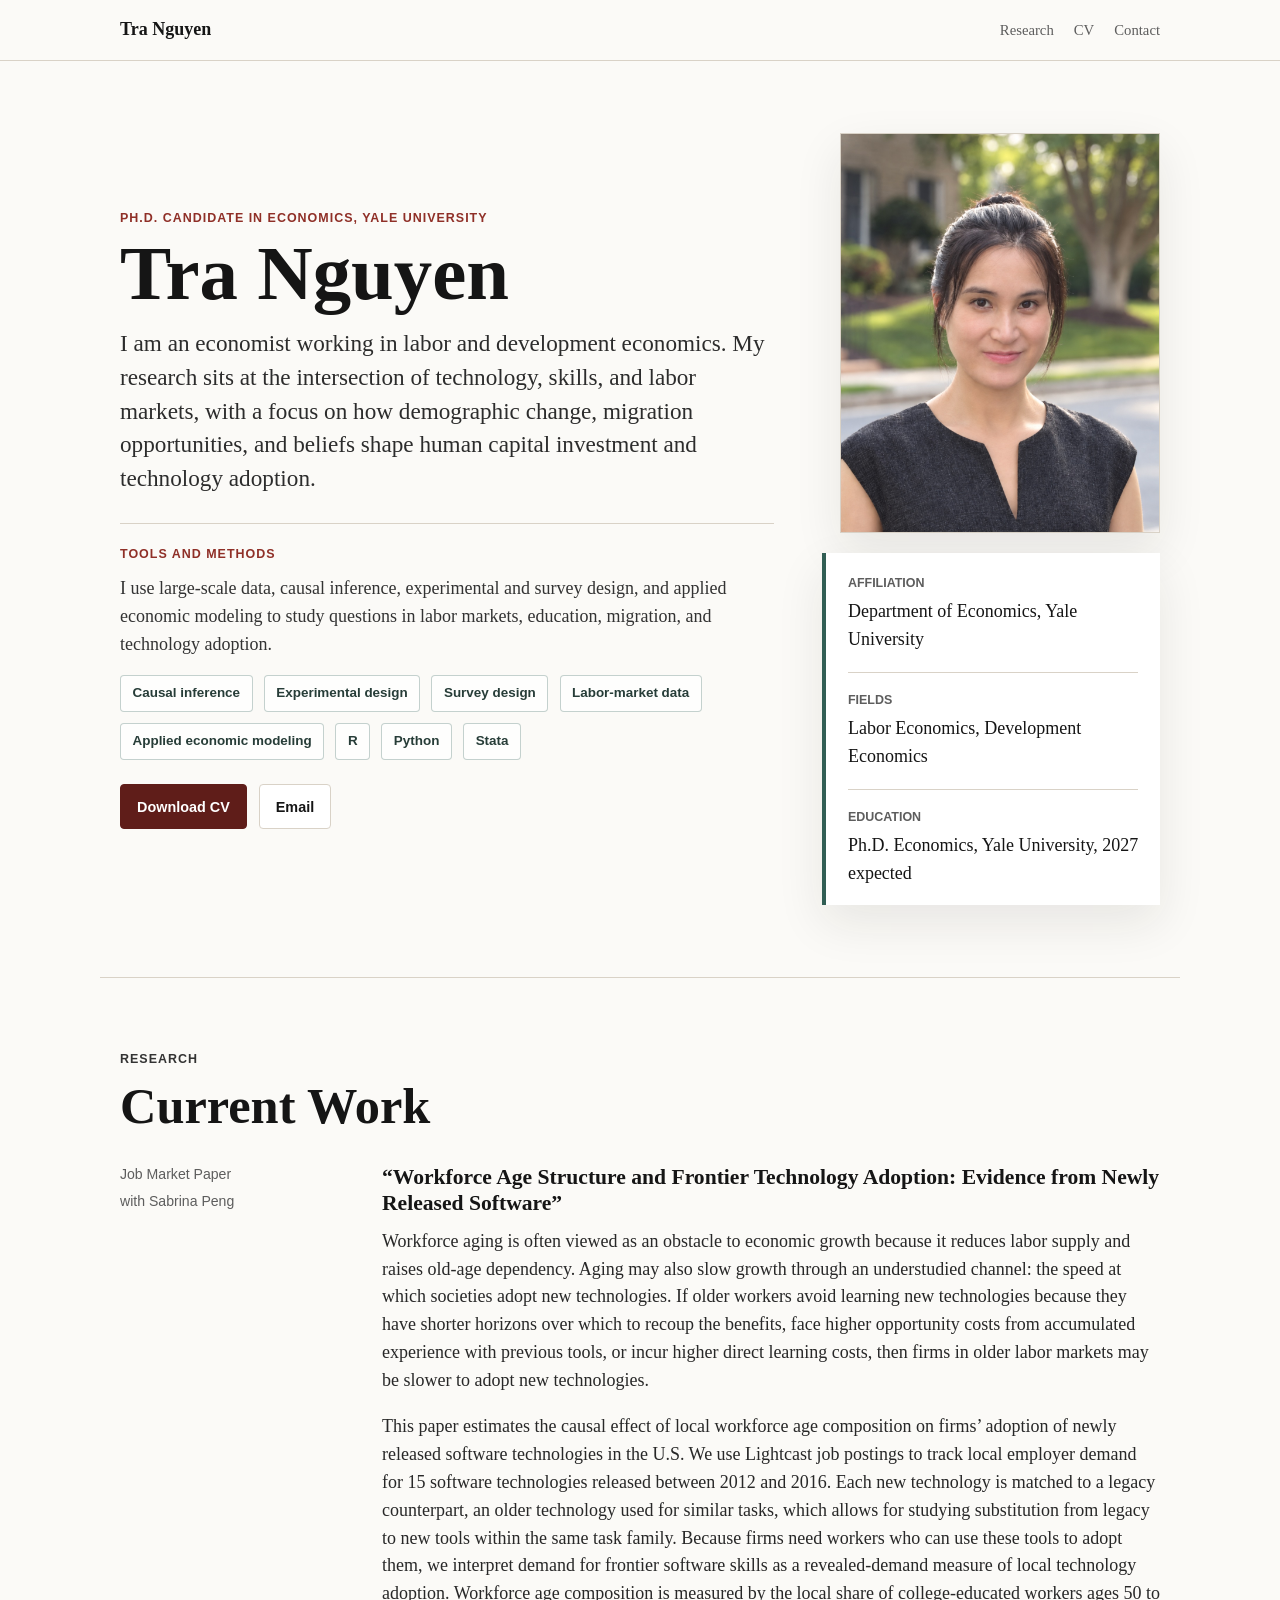
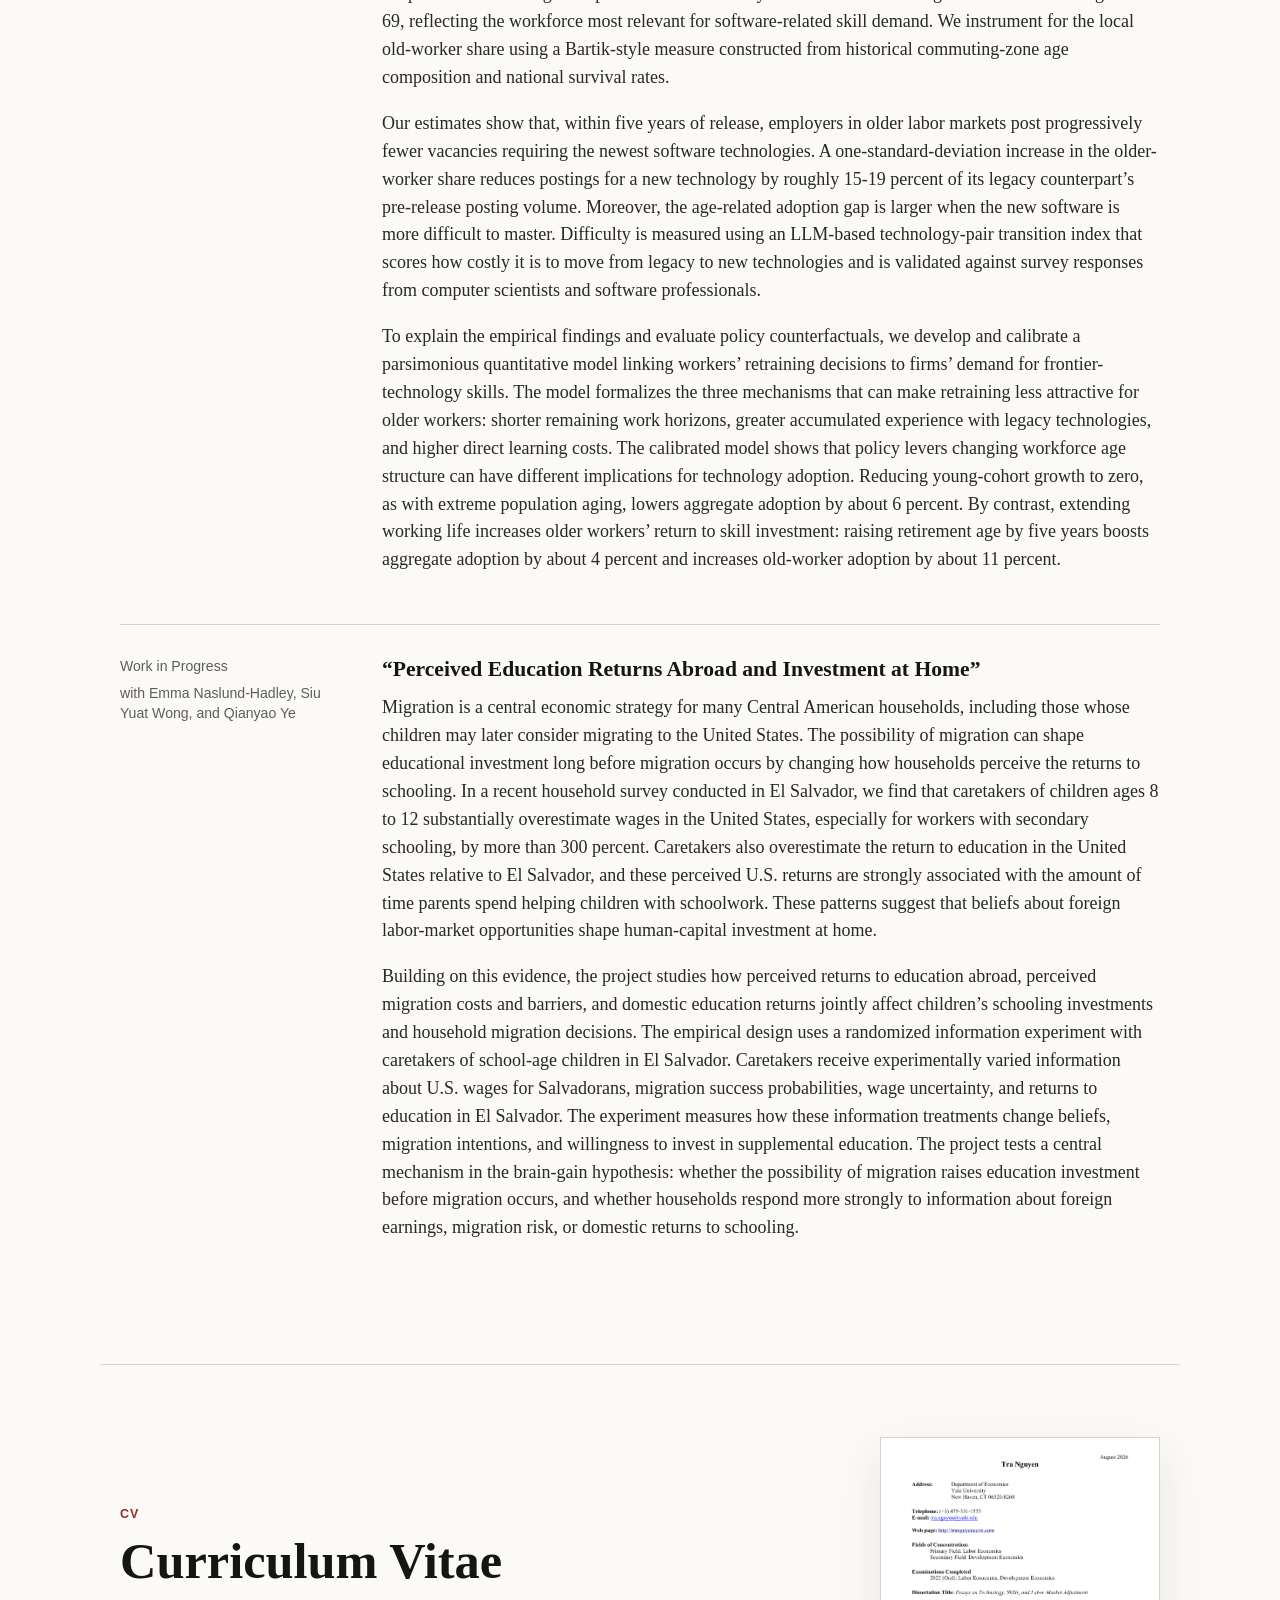
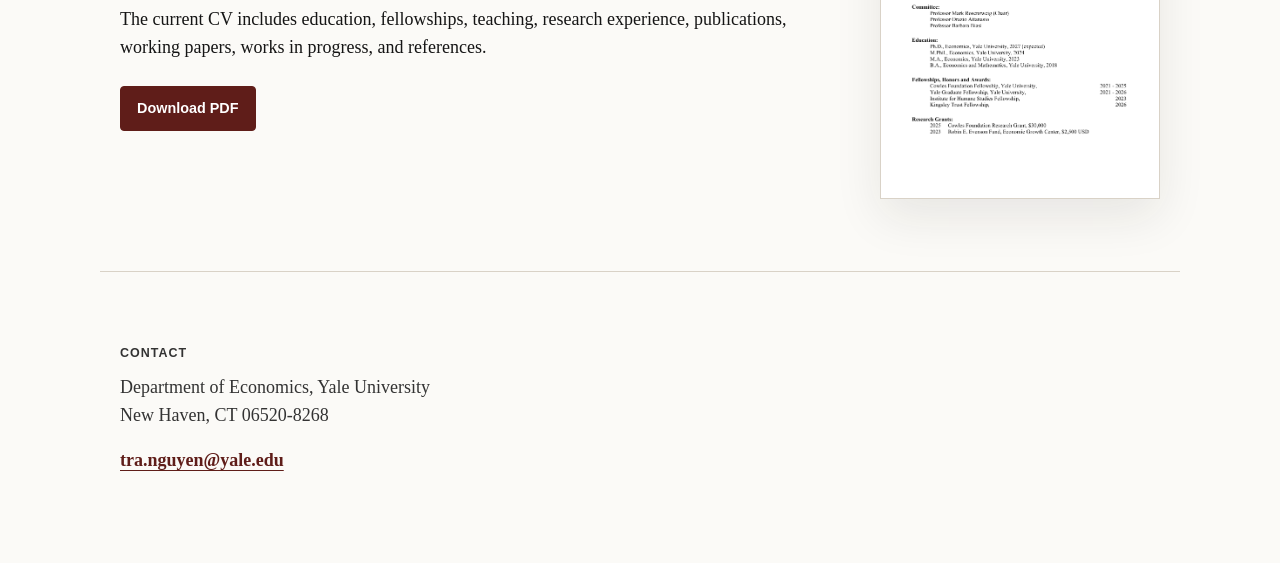
==== commit ec070fcd: "Replace portrait placeholder with retouched headshot" ====
--- a/index.html
+++ b/index.html
@@ -58,8 +58,8 @@
           </div>
         </div>
         <div class="hero-aside">
-          <figure class="photo-frame" aria-label="Portrait placeholder">
-            <div class="photo-placeholder">TN</div>
+          <figure class="photo-frame">
+            <img src="assets/tra-nguyen-headshot.jpg" alt="Portrait of Tra Nguyen" width="1086" height="1448" fetchpriority="high">
           </figure>
           <aside class="profile-panel" aria-label="Profile details">
             <dl>
--- a/styles.css
+++ b/styles.css
@@ -216,16 +216,12 @@
   overflow: hidden;
 }
 
-.photo-placeholder {
+.photo-frame img {
+  display: block;
   width: 100%;
   height: 100%;
-  display: grid;
-  place-items: center;
-  color: rgba(21, 21, 21, 0.58);
-  font-family: Arial, Helvetica, sans-serif;
-  font-size: clamp(3rem, 7vw, 5.5rem);
-  font-weight: 700;
-  letter-spacing: 0;
+  object-fit: cover;
+  object-position: center;
 }
 
 .profile-panel {
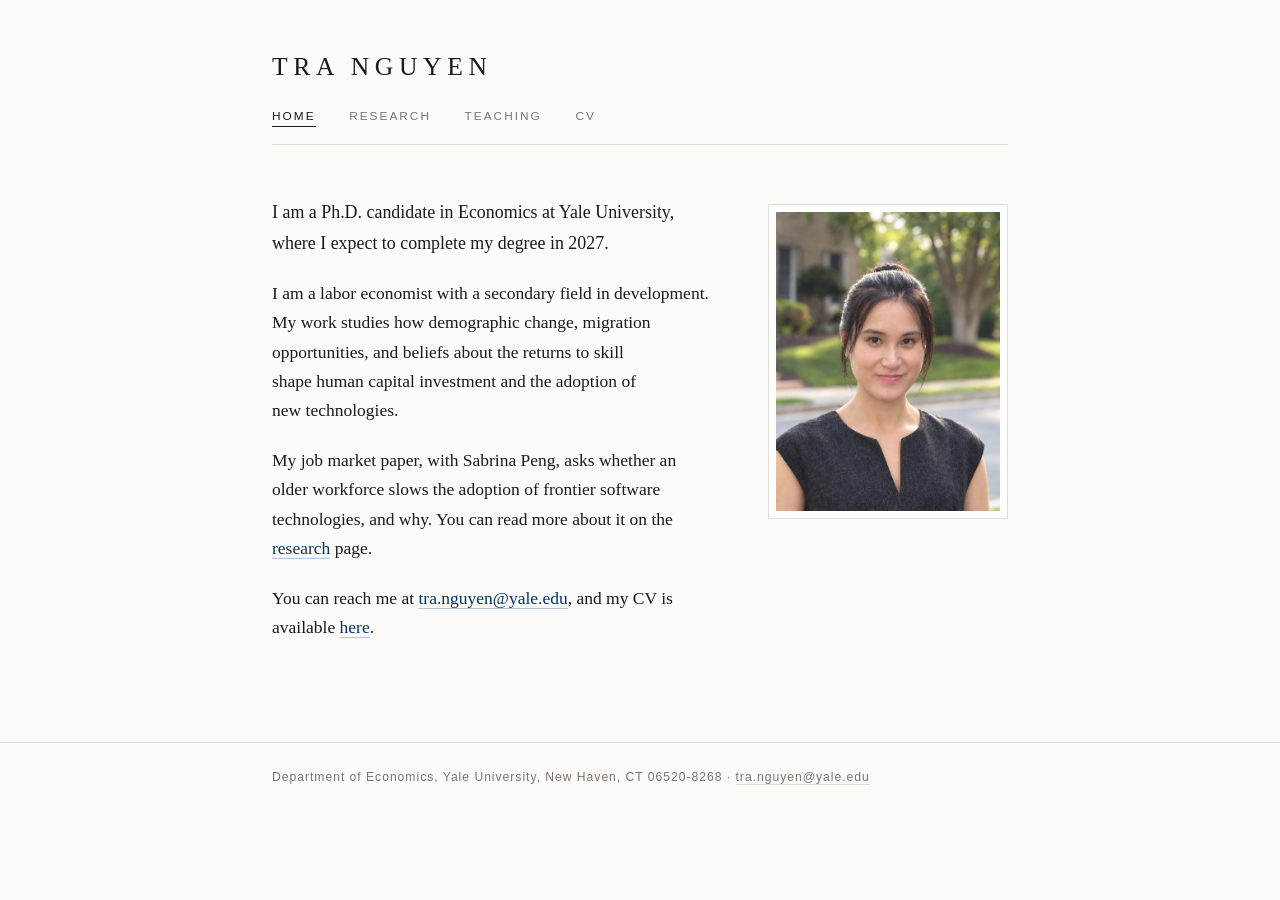
==== commit 81b3dcd2: "Redesign site: multi-page layout, updated JMP abstract and CV" ====
--- a/index.html
+++ b/index.html
@@ -8,205 +8,67 @@
       name="description"
       content="Tra Nguyen is a Ph.D. candidate in Economics at Yale University working in labor economics and development economics."
     >
-    <link rel="stylesheet" href="styles.css">
+    <link rel="stylesheet" href="styles.css?v=7">
   </head>
   <body>
+    <a class="skip-link" href="#main">Skip to main content</a>
+
     <header class="site-header">
-      <a class="skip-link" href="#main">Skip to main content</a>
-      <nav class="nav" aria-label="Main navigation">
-        <a class="brand" href="#">Tra Nguyen</a>
-        <div class="nav-links">
-          <a href="#research">Research</a>
-          <a href="#cv">CV</a>
-          <a href="#contact">Contact</a>
-        </div>
-      </nav>
+      <div class="wrap">
+        <a class="brand" href="index.html">Tra Nguyen</a>
+        <nav class="site-nav" aria-label="Main navigation">
+          <ul class="nav-links">
+            <li><a href="index.html" aria-current="page">Home</a></li>
+            <li><a href="research.html">Research</a></li>
+            <li><a href="teaching.html">Teaching</a></li>
+            <li><a href="assets/Nguyen_Tra_CV.pdf">CV</a></li>
+          </ul>
+        </nav>
+      </div>
     </header>
 
-    <main id="main">
-      <section class="hero" aria-labelledby="intro-title">
-        <div class="hero-text">
-          <p class="eyebrow">Ph.D. Candidate in Economics, Yale University</p>
-          <h1 id="intro-title">Tra Nguyen</h1>
-          <p class="lead">
-            I am an economist working in labor and development economics. My research sits at the
-            intersection of technology, skills, and labor markets, with a focus on how demographic
-            change, migration opportunities, and beliefs shape human capital investment and
-            technology adoption.
+    <main id="main" class="wrap">
+      <h1 class="sr-only">Home</h1>
+      <div class="home">
+        <div class="prose">
+          <p class="lede">
+            I am a Ph.D. candidate in Economics at Yale University, where I expect to complete my
+            degree in 2027.
           </p>
-          <div class="hero-applied">
-            <p class="eyebrow">Tools and Methods</p>
-            <p>
-              I use large-scale data, causal inference, experimental and survey design, and applied
-              economic modeling to study questions in labor markets, education, migration, and
-              technology adoption.
-            </p>
-            <div class="skill-list" aria-label="Methods and tools">
-              <span>Causal inference</span>
-              <span>Experimental design</span>
-              <span>Survey design</span>
-              <span>Labor-market data</span>
-              <span>Applied economic modeling</span>
-              <span>R</span>
-              <span>Python</span>
-              <span>Stata</span>
-            </div>
-          </div>
-          <div class="actions" aria-label="Primary links">
-            <a class="button primary" href="assets/Nguyen_Tra_CV.pdf">Download CV</a>
-            <a class="button" href="mailto:tra.nguyen@yale.edu">Email</a>
-          </div>
+          <p>
+            I am a labor economist with a secondary field in development. My work studies how
+            demographic change, migration opportunities, and beliefs about the returns to skill
+            shape human capital investment and the adoption of new technologies.
+          </p>
+          <p>
+            My job market paper, with Sabrina Peng, asks whether an older workforce slows the
+            adoption of frontier software technologies, and why. You can read more about it on the
+            <a href="research.html">research</a> page.
+          </p>
+          <p>
+            You can reach me at <a href="mailto:tra.nguyen@yale.edu">tra.nguyen@yale.edu</a>, and my
+            CV is available <a href="assets/Nguyen_Tra_CV.pdf">here</a>.
+          </p>
         </div>
-        <div class="hero-aside">
-          <figure class="photo-frame">
-            <img src="assets/tra-nguyen-headshot.jpg" alt="Portrait of Tra Nguyen" width="1086" height="1448" fetchpriority="high">
-          </figure>
-          <aside class="profile-panel" aria-label="Profile details">
-            <dl>
-              <div>
-                <dt>Affiliation</dt>
-                <dd>Department of Economics, Yale University</dd>
-              </div>
-              <div>
-                <dt>Fields</dt>
-                <dd>Labor Economics, Development Economics</dd>
-              </div>
-              <div>
-                <dt>Education</dt>
-                <dd>Ph.D. Economics, Yale University, 2027 expected</dd>
-              </div>
-            </dl>
-          </aside>
-        </div>
-      </section>
+        <figure class="portrait">
+          <img
+            src="assets/tra-nguyen-headshot.jpg"
+            alt="Portrait of Tra Nguyen"
+            width="1086"
+            height="1448"
+            fetchpriority="high"
+          >
+        </figure>
+      </div>
+    </main>
 
-      <section class="section" id="research" aria-labelledby="research-title">
-        <div class="section-heading">
-          <p class="eyebrow">Research</p>
-          <h2 id="research-title">Current Work</h2>
-        </div>
-
-        <article class="paper">
-          <div class="paper-meta">
-            <p>Job Market Paper</p>
-            <p>with Sabrina Peng</p>
-          </div>
-          <div class="paper-body">
-            <h3>&ldquo;Workforce Age Structure and Frontier Technology Adoption: Evidence from Newly Released Software&rdquo;</h3>
-            <p>
-              Workforce aging is often viewed as an obstacle to economic growth because it reduces
-              labor supply and raises old-age dependency. Aging may also slow growth through an
-              understudied channel: the speed at which societies adopt new technologies. If older
-              workers avoid learning new technologies because they have shorter horizons over which
-              to recoup the benefits, face higher opportunity costs from accumulated experience with
-              previous tools, or incur higher direct learning costs, then firms in older labor markets
-              may be slower to adopt new technologies.
-            </p>
-            <p>
-              This paper estimates the causal effect of local workforce age composition on firms&rsquo;
-              adoption of newly released software technologies in the U.S. We use Lightcast job
-              postings to track local employer demand for 15 software technologies released between
-              2012 and 2016. Each new technology is matched to a legacy counterpart, an older
-              technology used for similar tasks, which allows for studying substitution from legacy
-              to new tools within the same task family. Because firms need workers who can use
-              these tools to adopt them, we interpret demand for frontier software skills as a
-              revealed-demand measure of local technology adoption. Workforce age composition is
-              measured by the local share of college-educated workers ages 50 to 69, reflecting the
-              workforce most relevant for software-related skill demand. We instrument for the local
-              old-worker share using a Bartik-style measure constructed from historical
-              commuting-zone age composition and national survival rates.
-            </p>
-            <p>
-              Our estimates show that, within five years of release, employers in older labor
-              markets post progressively fewer vacancies requiring the newest software technologies.
-              A one-standard-deviation increase in the older-worker share reduces postings for a new
-              technology by roughly 15-19 percent of its legacy counterpart&rsquo;s pre-release posting
-              volume. Moreover, the age-related adoption gap is larger when the new software is more
-              difficult to master. Difficulty is measured using an LLM-based technology-pair
-              transition index that scores how costly it is to move from legacy to new technologies
-              and is validated against survey responses from computer scientists and software
-              professionals.
-            </p>
-            <p>
-              To explain the empirical findings and evaluate policy counterfactuals, we develop and
-              calibrate a parsimonious quantitative model linking workers&rsquo; retraining decisions to
-              firms&rsquo; demand for frontier-technology skills. The model formalizes the three
-              mechanisms that can make retraining less attractive for older workers: shorter
-              remaining work horizons, greater accumulated experience with legacy technologies, and
-              higher direct learning costs. The calibrated model shows that policy levers changing
-              workforce age structure can have different implications for technology adoption.
-              Reducing young-cohort growth to zero, as with extreme population aging, lowers
-              aggregate adoption by about 6 percent. By contrast, extending working life increases
-              older workers&rsquo; return to skill investment: raising retirement age by five years
-              boosts aggregate adoption by about 4 percent and increases old-worker adoption by
-              about 11 percent.
-            </p>
-          </div>
-        </article>
-
-        <article class="paper">
-          <div class="paper-meta">
-            <p>Work in Progress</p>
-            <p>with Emma Naslund-Hadley, Siu Yuat Wong, and Qianyao Ye</p>
-          </div>
-          <div class="paper-body">
-            <h3>&ldquo;Perceived Education Returns Abroad and Investment at Home&rdquo;</h3>
-            <p>
-              Migration is a central economic strategy for many Central American households,
-              including those whose children may later consider migrating to the United States. The
-              possibility of migration can shape educational investment long before migration occurs
-              by changing how households perceive the returns to schooling. In a recent household
-              survey conducted in El Salvador, we find that caretakers of children ages 8 to 12
-              substantially overestimate wages in the United States, especially for workers with
-              secondary schooling, by more than 300 percent. Caretakers also overestimate the return
-              to education in the United States relative to El Salvador, and these perceived U.S.
-              returns are strongly associated with the amount of time parents spend helping children
-              with schoolwork. These patterns suggest that beliefs about foreign labor-market
-              opportunities shape human-capital investment at home.
-            </p>
-            <p>
-              Building on this evidence, the project studies how perceived returns to education
-              abroad, perceived migration costs and barriers, and domestic education returns jointly
-              affect children&rsquo;s schooling investments and household migration decisions. The
-              empirical design uses a randomized information experiment with caretakers of
-              school-age children in El Salvador. Caretakers receive experimentally varied
-              information about U.S. wages for Salvadorans, migration success probabilities, wage
-              uncertainty, and returns to education in El Salvador. The experiment measures how
-              these information treatments change beliefs, migration intentions, and willingness to
-              invest in supplemental education. The project tests a central mechanism in the
-              brain-gain hypothesis: whether the possibility of migration raises education
-              investment before migration occurs, and whether households respond more strongly to
-              information about foreign earnings, migration risk, or domestic returns to schooling.
-            </p>
-          </div>
-        </article>
-      </section>
-
-      <section class="section split" id="cv" aria-labelledby="cv-title">
-        <div>
-          <p class="eyebrow">CV</p>
-          <h2 id="cv-title">Curriculum Vitae</h2>
-          <p>
-            The current CV includes education, fellowships, teaching, research experience,
-            publications, working papers, works in progress, and references.
-          </p>
-          <div class="actions">
-            <a class="button primary" href="assets/Nguyen_Tra_CV.pdf">Download PDF</a>
-          </div>
-        </div>
-        <a class="cv-preview" href="assets/Nguyen_Tra_CV.pdf" aria-label="Open CV PDF">
-          <img src="assets/cv-preview.png" alt="Preview of Tra Nguyen's CV">
-        </a>
-      </section>
-
-      <section class="section contact" id="contact" aria-label="Contact">
-        <p class="eyebrow">Contact</p>
+    <footer class="site-footer">
+      <div class="wrap">
         <p>
-          Department of Economics, Yale University<br>
-          New Haven, CT 06520-8268
+          Department of Economics, Yale University, New Haven, CT 06520-8268 &middot;
+          <a href="mailto:tra.nguyen@yale.edu">tra.nguyen@yale.edu</a>
         </p>
-        <a class="email-link" href="mailto:tra.nguyen@yale.edu">tra.nguyen@yale.edu</a>
-      </section>
-    </main>
+      </div>
+    </footer>
   </body>
 </html>
--- a/styles.css
+++ b/styles.css
@@ -1,396 +1,341 @@
 :root {
   color-scheme: light;
-  --ink: #151515;
-  --muted: #5d5d5d;
-  --line: #d9d2c7;
-  --paper: #fbfaf7;
-  --panel: #ffffff;
-  --accent: #8f2f27;
-  --accent-strong: #5f1d19;
-  --sage: #315e54;
-  --shadow: 0 18px 45px rgba(38, 30, 24, 0.09);
-  font-family: Georgia, "Times New Roman", serif;
+  --ink: #1a1a1a;
+  --soft: #4a4a4a;
+  --muted: #7a7470;
+  --line: #e2ddd6;
+  --paper: #fcfbf9;
+  --accent: #00356b;
+  --sans: "Helvetica Neue", Helvetica, Arial, sans-serif;
 }
 
 * {
   box-sizing: border-box;
-}
-
-html {
-  scroll-behavior: smooth;
 }
 
 body {
   margin: 0;
   background: var(--paper);
   color: var(--ink);
-  font-size: 18px;
-  line-height: 1.55;
+  font-family: Georgia, "Times New Roman", Times, serif;
+  font-size: 17.5px;
+  line-height: 1.68;
+  -webkit-font-smoothing: antialiased;
+}
+
+p {
+  margin: 0 0 1.15em;
+  text-wrap: pretty;
+}
+
+h2,
+.paper .title,
+.brand {
+  text-wrap: balance;
+}
+
+::selection {
+  background: rgba(0, 53, 107, 0.12);
 }
 
 a {
-  color: inherit;
+  color: var(--accent);
+  text-decoration: none;
+  border-bottom: 1px solid rgba(0, 53, 107, 0.28);
+  transition: border-color 0.15s ease, color 0.15s ease;
+}
+
+a:hover {
+  color: var(--ink);
+  border-bottom-color: var(--ink);
 }
 
 .skip-link {
   position: absolute;
   left: 1rem;
-  top: -3rem;
+  top: -4rem;
+  z-index: 10;
+  padding: 0.5rem 0.9rem;
   background: var(--ink);
   color: #fff;
-  padding: 0.5rem 0.75rem;
-  z-index: 10;
+  border: 0;
 }
 
 .skip-link:focus {
   top: 1rem;
 }
 
+.wrap {
+  max-width: 50rem;
+  margin: 0 auto;
+  padding-left: 2rem;
+  padding-right: 2rem;
+}
+
+/* ---- Header ---- */
+
 .site-header {
+  padding-top: 3.25rem;
+}
+
+.brand {
+  display: inline-block;
+  border: 0;
+  color: var(--ink);
+  font-size: 1.6rem;
+  letter-spacing: 0.22em;
+  text-transform: uppercase;
+  line-height: 1.2;
+}
+
+.brand:hover {
+  color: var(--accent);
+}
+
+.site-nav {
+  margin-top: 1.4rem;
+  padding-bottom: 1.1rem;
   border-bottom: 1px solid var(--line);
-  background: rgba(251, 250, 247, 0.92);
-  position: sticky;
-  top: 0;
-  z-index: 5;
-  backdrop-filter: blur(14px);
-}
-
-.nav {
-  max-width: 1080px;
-  margin: 0 auto;
-  padding: 1rem 1.25rem;
-  display: flex;
-  align-items: center;
-  justify-content: space-between;
-  gap: 1rem;
-}
-
-.brand {
-  font-weight: 700;
-  text-decoration: none;
-  letter-spacing: 0;
 }
 
 .nav-links {
   display: flex;
-  align-items: center;
-  gap: 1.25rem;
-  font-size: 0.92rem;
-  color: var(--muted);
+  flex-wrap: wrap;
+  gap: 2.1rem;
+  margin: 0;
+  padding: 0;
+  list-style: none;
+  font-family: var(--sans);
+  font-size: 0.74rem;
+  letter-spacing: 0.17em;
+  text-transform: uppercase;
 }
 
 .nav-links a {
-  text-decoration: none;
-}
-
-.nav-links a:hover,
-.nav-links a:focus-visible {
+  border: 0;
+  color: var(--muted);
+  padding-bottom: 0.2rem;
+}
+
+.nav-links a:hover {
   color: var(--accent);
 }
 
-.hero,
-.section {
-  max-width: 1080px;
-  margin: 0 auto;
-  padding: 4.5rem 1.25rem;
-}
-
-.hero {
-  min-height: 62vh;
+.nav-links a[aria-current="page"] {
+  color: var(--ink);
+  border-bottom: 1px solid var(--ink);
+}
+
+/* ---- Main ---- */
+
+main {
+  padding-top: 3.25rem;
+}
+
+h2 {
+  margin: 3.1rem 0 1.5rem;
+  padding-bottom: 0.5rem;
+  border-bottom: 1px solid var(--line);
+  font-size: 1.22rem;
+  font-weight: normal;
+  font-style: italic;
+  color: var(--ink);
+}
+
+h2:first-of-type {
+  margin-top: 0;
+}
+
+.prose {
+  max-width: 34rem;
+}
+
+/* ---- Home ---- */
+
+.home {
   display: grid;
-  grid-template-columns: minmax(0, 1.55fr) minmax(280px, 0.8fr);
-  gap: 3rem;
-  align-items: center;
-}
-
-.eyebrow {
-  margin: 0 0 0.65rem;
-  color: var(--accent);
-  font-family: Arial, Helvetica, sans-serif;
-  font-size: 0.78rem;
-  font-weight: 700;
-  letter-spacing: 0.08em;
-  text-transform: uppercase;
-}
-
-h1,
-h2,
-h3,
-p {
-  margin-top: 0;
-}
-
-h1 {
-  margin-bottom: 1rem;
-  font-size: clamp(2.6rem, 6vw, 4.8rem);
-  line-height: 0.95;
-  letter-spacing: 0;
-}
-
-h2 {
-  margin-bottom: 1.1rem;
-  font-size: clamp(2rem, 4vw, 3.15rem);
-  line-height: 1.05;
-  letter-spacing: 0;
-}
-
-h3 {
-  font-size: 1.35rem;
-  line-height: 1.2;
-  letter-spacing: 0;
-}
-
-.lead {
-  max-width: 750px;
-  color: #2c2c2c;
-  font-size: clamp(1.16rem, 2vw, 1.45rem);
-  line-height: 1.45;
-}
-
-.hero-applied {
-  max-width: 790px;
-  margin-top: 1.7rem;
-  padding-top: 1.35rem;
-  border-top: 1px solid var(--line);
-}
-
-.hero-applied p:not(.eyebrow) {
-  margin-bottom: 1rem;
-  color: #333;
-}
-
-.hero-applied .skill-list {
-  max-width: 760px;
-}
-
-.actions {
-  display: flex;
-  flex-wrap: wrap;
-  gap: 0.75rem;
-  margin-top: 1.5rem;
-}
-
-.button {
-  display: inline-flex;
-  align-items: center;
-  justify-content: center;
-  min-height: 2.7rem;
-  padding: 0.65rem 1rem;
-  border: 1px solid var(--line);
-  border-radius: 4px;
-  background: var(--panel);
-  color: var(--ink);
-  font-family: Arial, Helvetica, sans-serif;
-  font-size: 0.9rem;
-  font-weight: 700;
-  text-decoration: none;
-}
-
-.button.primary {
-  border-color: var(--accent-strong);
-  background: var(--accent-strong);
-  color: #fff;
-}
-
-.button:hover,
-.button:focus-visible {
-  transform: translateY(-1px);
-  box-shadow: 0 8px 22px rgba(32, 26, 20, 0.12);
-}
-
-.hero-aside {
-  display: grid;
-  gap: 1.25rem;
-}
-
-.photo-frame {
-  margin: 0;
-  width: min(100%, 320px);
-  justify-self: end;
-  aspect-ratio: 4 / 5;
-  border: 1px solid var(--line);
-  background:
-    linear-gradient(135deg, rgba(49, 94, 84, 0.14), rgba(143, 47, 39, 0.13)),
-    var(--panel);
-  box-shadow: var(--shadow);
+  grid-template-columns: minmax(0, 1fr) 15rem;
+  gap: 3.5rem;
+  align-items: start;
+}
+
+.sr-only {
+  position: absolute;
+  width: 1px;
+  height: 1px;
+  margin: -1px;
+  padding: 0;
   overflow: hidden;
-}
-
-.photo-frame img {
-  display: block;
-  width: 100%;
-  height: 100%;
-  object-fit: cover;
-  object-position: center;
-}
-
-.profile-panel {
-  border-left: 4px solid var(--sage);
-  background: var(--panel);
-  padding: 1.35rem 1.35rem 1.1rem;
-  box-shadow: var(--shadow);
-}
-
-.profile-panel dl,
-.profile-panel dd {
-  margin: 0;
-}
-
-.profile-panel div + div {
-  margin-top: 1.15rem;
-  padding-top: 1.15rem;
-  border-top: 1px solid var(--line);
-}
-
-.profile-panel dt {
-  margin-bottom: 0.25rem;
-  color: var(--muted);
-  font-family: Arial, Helvetica, sans-serif;
-  font-size: 0.78rem;
-  font-weight: 700;
-  text-transform: uppercase;
-}
-
-.section {
-  border-top: 1px solid var(--line);
-}
-
-.section-heading {
-  max-width: 680px;
-  margin-bottom: 2rem;
-}
-
-.section-heading p {
-  color: #333;
-}
-
-.skill-list {
-  display: flex;
-  flex-wrap: wrap;
-  gap: 0.7rem;
-  max-width: 920px;
-}
-
-.skill-list span {
-  display: inline-flex;
-  align-items: center;
-  min-height: 2.2rem;
-  padding: 0.45rem 0.72rem;
-  border: 1px solid rgba(49, 94, 84, 0.28);
-  border-radius: 4px;
-  background: rgba(255, 255, 255, 0.72);
-  color: #273d38;
-  font-family: Arial, Helvetica, sans-serif;
-  font-size: 0.84rem;
-  font-weight: 700;
-}
-
-.paper {
-  display: grid;
-  grid-template-columns: 230px minmax(0, 1fr);
-  gap: 2rem;
-  padding: 2rem 0;
-  border-top: 1px solid var(--line);
-}
-
-.paper:first-of-type {
-  border-top: 0;
-  padding-top: 0;
-}
-
-.paper-meta {
-  color: var(--muted);
-  font-family: Arial, Helvetica, sans-serif;
-  font-size: 0.88rem;
-  line-height: 1.4;
-}
-
-.paper-meta p {
-  margin-bottom: 0.45rem;
-}
-
-.paper-body h3 {
-  margin-bottom: 0.7rem;
-}
-
-.paper-body p {
-  color: #282828;
-}
-
-.split {
-  display: grid;
-  grid-template-columns: minmax(0, 1fr) 280px;
-  gap: 3rem;
-  align-items: center;
-}
-
-.cv-preview {
-  display: block;
-  max-width: 280px;
-  border: 1px solid var(--line);
-  background: #fff;
-  box-shadow: var(--shadow);
-}
-
-.cv-preview img {
+  clip: rect(0, 0, 0, 0);
+  white-space: nowrap;
+  border: 0;
+}
+
+.lede {
+  font-size: 1.12rem;
+  line-height: 1.7;
+}
+
+.portrait {
+  margin: 0.45rem 0 0;
+}
+
+.portrait img {
   display: block;
   width: 100%;
   height: auto;
-}
-
-.contact p {
-  color: #333;
-}
-
-.contact {
-  padding-bottom: 5.5rem;
-}
-
-.email-link {
-  color: var(--accent-strong);
-  font-weight: 700;
-  text-decoration-thickness: 1px;
-  text-underline-offset: 0.2em;
-}
-
-@media (max-width: 760px) {
+  border: 1px solid var(--line);
+  padding: 7px;
+  background: #fff;
+}
+
+/* ---- Papers ---- */
+
+.paper {
+  margin-bottom: 2.3rem;
+  max-width: 38rem;
+}
+
+.paper:last-child {
+  margin-bottom: 0;
+}
+
+.paper .title {
+  margin-bottom: 0.35rem;
+  font-size: 1.14rem;
+  line-height: 1.4;
+}
+
+.paper .title a {
+  border-bottom-color: rgba(0, 53, 107, 0.2);
+}
+
+.paper .byline {
+  margin-bottom: 0.3rem;
+  color: var(--soft);
+  font-size: 0.95rem;
+}
+
+.paper .venue {
+  margin-bottom: 0.3rem;
+  color: var(--soft);
+  font-size: 0.95rem;
+}
+
+.abstract {
+  margin: 0.85rem 0 0;
+  padding-left: 1.1rem;
+  border-left: 2px solid var(--line);
+  font-size: 0.95rem;
+  line-height: 1.65;
+  color: var(--soft);
+}
+
+.abstract .label {
+  font-family: var(--sans);
+  font-size: 0.7rem;
+  letter-spacing: 0.15em;
+  text-transform: uppercase;
+  color: var(--muted);
+}
+
+/* ---- Lists (teaching, CV) ---- */
+
+.entries {
+  margin: 0;
+  padding: 0;
+  list-style: none;
+  max-width: 38rem;
+}
+
+.entries li {
+  display: grid;
+  grid-template-columns: 11rem minmax(0, 1fr);
+  gap: 0 1.5rem;
+  margin-bottom: 1.15rem;
+  padding-bottom: 1.15rem;
+  border-bottom: 1px solid rgba(226, 221, 214, 0.6);
+}
+
+.entries li:last-child {
+  margin-bottom: 0;
+  padding-bottom: 0;
+  border-bottom: 0;
+}
+
+.entries .when {
+  font-family: var(--sans);
+  font-size: 0.71rem;
+  letter-spacing: 0.13em;
+  text-transform: uppercase;
+  color: var(--muted);
+  padding-top: 0.42rem;
+}
+
+/* ---- Footer ---- */
+
+.site-footer {
+  margin-top: 5rem;
+  padding: 1.5rem 0 4rem;
+  border-top: 1px solid var(--line);
+  font-family: var(--sans);
+  font-size: 0.76rem;
+  letter-spacing: 0.08em;
+  color: var(--muted);
+}
+
+.site-footer p {
+  margin: 0;
+}
+
+.site-footer a {
+  color: var(--muted);
+  border-bottom-color: var(--line);
+}
+
+@media (max-width: 720px) {
   body {
-    font-size: 16px;
-  }
-
-  .nav {
-    align-items: flex-start;
-    flex-direction: column;
+    font-size: 16.5px;
+  }
+
+  .wrap {
+    padding-left: 1.35rem;
+    padding-right: 1.35rem;
+  }
+
+  .site-header {
+    padding-top: 2.25rem;
+  }
+
+  .brand {
+    font-size: 1.25rem;
+    letter-spacing: 0.17em;
   }
 
   .nav-links {
-    width: 100%;
-    flex-wrap: wrap;
-    gap: 0.9rem;
-  }
-
-  .hero,
-  .section,
-  .split,
-  .paper {
+    gap: 1.2rem;
+  }
+
+  main {
+    padding-top: 2.5rem;
+  }
+
+  .home {
     grid-template-columns: 1fr;
-  }
-
-  .hero,
-  .section {
-    padding: 3rem 1rem;
-  }
-
-  .paper {
-    gap: 0.75rem;
-  }
-
-  .photo-frame {
-    justify-self: start;
-    max-width: 240px;
-  }
-
-  .cv-preview {
-    max-width: 230px;
-  }
-}
+    gap: 2rem;
+  }
+
+  .portrait {
+    order: -1;
+    max-width: 12rem;
+  }
+
+  .entries li {
+    grid-template-columns: 1fr;
+    gap: 0.1rem;
+  }
+
+  .entries .when {
+    padding-top: 0;
+  }
+}
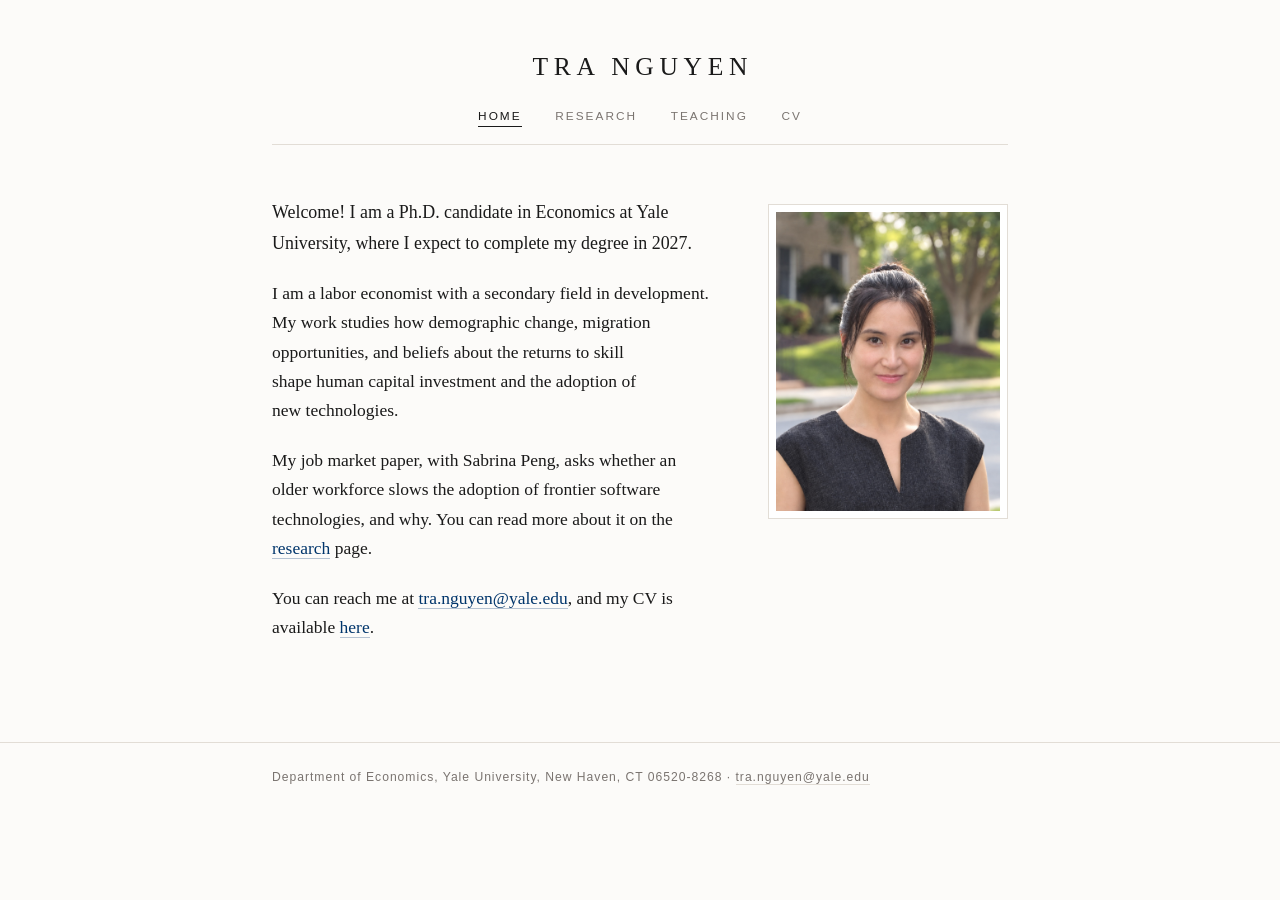
==== commit 4c8f322d: "Center header, add welcome line" ====
--- a/index.html
+++ b/index.html
@@ -32,8 +32,8 @@
       <div class="home">
         <div class="prose">
           <p class="lede">
-            I am a Ph.D. candidate in Economics at Yale University, where I expect to complete my
-            degree in 2027.
+            Welcome! I am a Ph.D. candidate in Economics at Yale University, where I expect to
+            complete my degree in 2027.
           </p>
           <p>
             I am a labor economist with a secondary field in development. My work studies how
--- a/styles.css
+++ b/styles.css
@@ -76,11 +76,13 @@
 
 .site-header {
   padding-top: 3.25rem;
+  text-align: center;
 }
 
 .brand {
   display: inline-block;
   border: 0;
+  padding-left: 0.22em;
   color: var(--ink);
   font-size: 1.6rem;
   letter-spacing: 0.22em;
@@ -101,6 +103,7 @@
 .nav-links {
   display: flex;
   flex-wrap: wrap;
+  justify-content: center;
   gap: 2.1rem;
   margin: 0;
   padding: 0;
